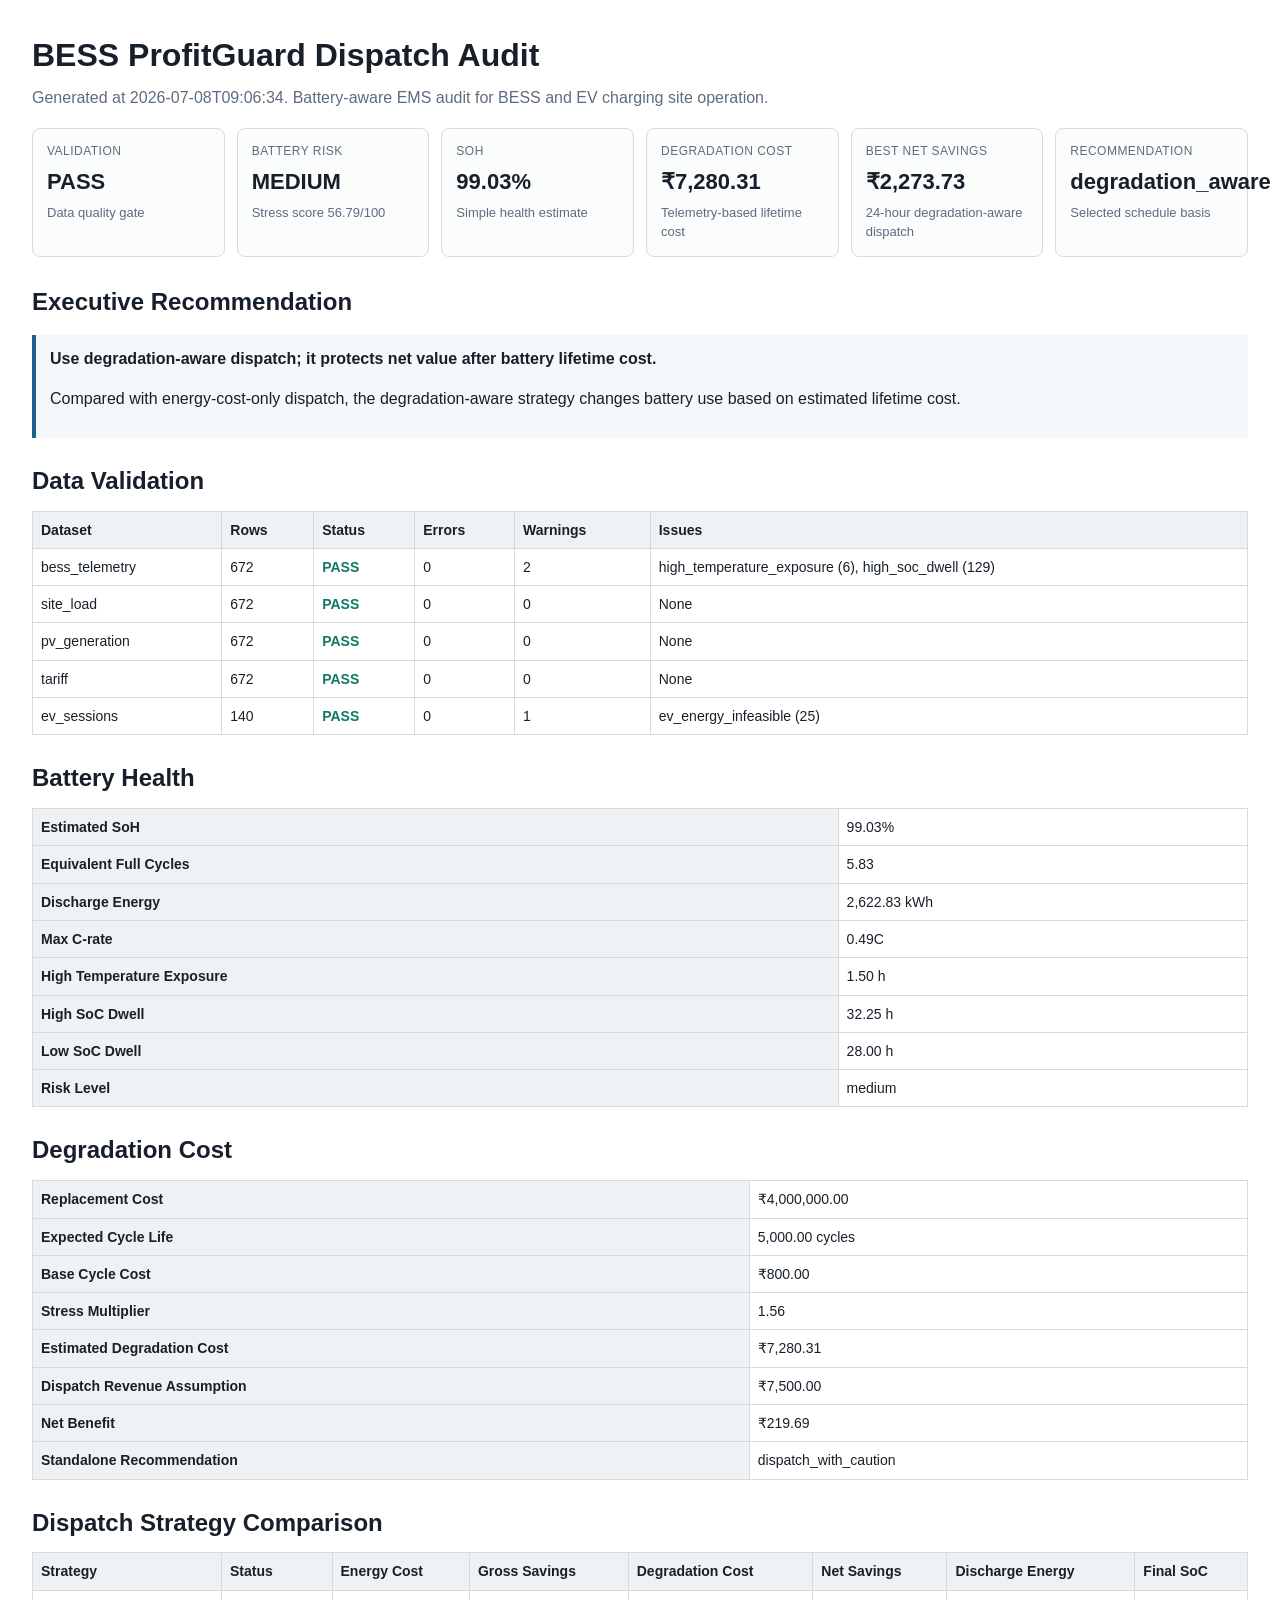
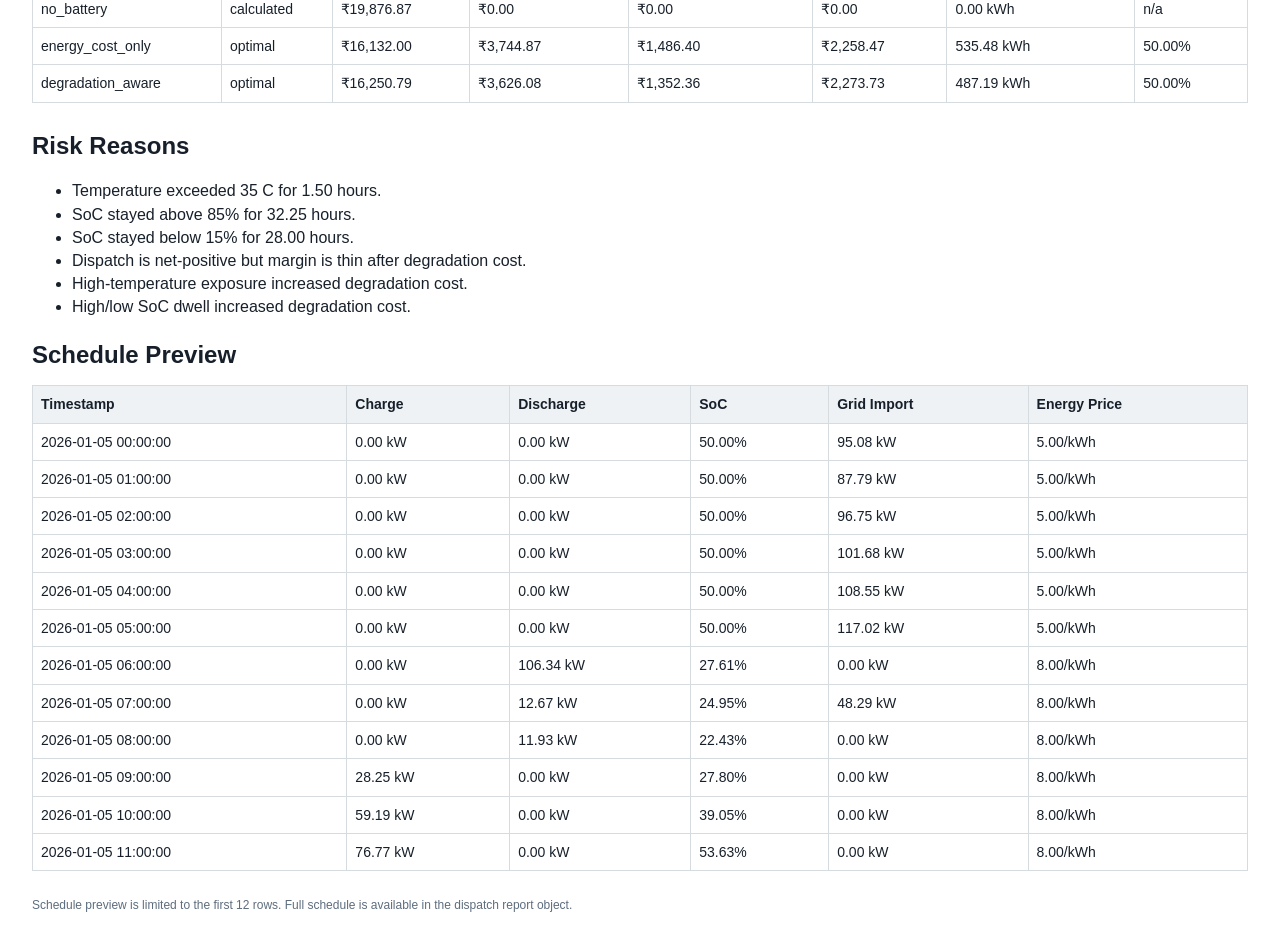
==== reports/bess_profitguard_report.html @ 499b47c2 "Build BESS ProfitGuard MVP" ====
<!doctype html>
<html lang="en">
<head>
  <meta charset="utf-8">
  <title>BESS ProfitGuard Dispatch Audit</title>
  <style>
    body { font-family: Arial, sans-serif; color: #17202a; margin: 32px; line-height: 1.45; }
    h1, h2 { margin-bottom: 8px; }
    .subtitle { color: #5d6d7e; margin-top: 0; }
    .grid { display: grid; grid-template-columns: repeat(auto-fit, minmax(190px, 1fr)); gap: 12px; margin: 18px 0 28px; }
    .card { border: 1px solid #d6dbdf; border-radius: 8px; padding: 14px; background: #fbfcfc; }
    .label { color: #5d6d7e; font-size: 12px; text-transform: uppercase; letter-spacing: .04em; }
    .value { font-size: 22px; font-weight: 700; margin: 6px 0; }
    .note { color: #5d6d7e; font-size: 13px; }
    table { border-collapse: collapse; width: 100%; margin: 12px 0 26px; font-size: 14px; }
    th, td { border: 1px solid #d6dbdf; padding: 8px; text-align: left; vertical-align: top; }
    th { background: #eef2f5; }
    .ok { color: #117a65; font-weight: 700; }
    .bad { color: #b03a2e; font-weight: 700; }
    .callout { border-left: 4px solid #1f618d; background: #f4f8fb; padding: 12px 14px; margin: 16px 0 26px; }
    .small { color: #5d6d7e; font-size: 12px; }
  </style>
</head>
<body>
  <h1>BESS ProfitGuard Dispatch Audit</h1>
  <p class="subtitle">Generated at 2026-07-08T09:06:34. Battery-aware EMS audit for BESS and EV charging site operation.</p>

  <div class="grid">
    <div class="card"><div class="label">Validation</div><div class="value">PASS</div><div class="note">Data quality gate</div></div>
<div class="card"><div class="label">Battery Risk</div><div class="value">MEDIUM</div><div class="note">Stress score 56.79/100</div></div>
<div class="card"><div class="label">SoH</div><div class="value">99.03%</div><div class="note">Simple health estimate</div></div>
<div class="card"><div class="label">Degradation Cost</div><div class="value">₹7,280.31</div><div class="note">Telemetry-based lifetime cost</div></div>
<div class="card"><div class="label">Best Net Savings</div><div class="value">₹2,273.73</div><div class="note">24-hour degradation-aware dispatch</div></div>
<div class="card"><div class="label">Recommendation</div><div class="value">degradation_aware</div><div class="note">Selected schedule basis</div></div>
  </div>

  <h2>Executive Recommendation</h2>
  <div class="callout">
    <strong>Use degradation-aware dispatch; it protects net value after battery lifetime cost.</strong>
    <p>Compared with energy-cost-only dispatch, the degradation-aware strategy changes battery use based on estimated lifetime cost.</p>
  </div>

  <h2>Data Validation</h2>
  <table>
    <thead><tr><th>Dataset</th><th>Rows</th><th>Status</th><th>Errors</th><th>Warnings</th><th>Issues</th></tr></thead>
    <tbody><tr><td>bess_telemetry</td><td>672</td><td class="ok">PASS</td><td>0</td><td>2</td><td>high_temperature_exposure (6), high_soc_dwell (129)</td></tr>
<tr><td>site_load</td><td>672</td><td class="ok">PASS</td><td>0</td><td>0</td><td>None</td></tr>
<tr><td>pv_generation</td><td>672</td><td class="ok">PASS</td><td>0</td><td>0</td><td>None</td></tr>
<tr><td>tariff</td><td>672</td><td class="ok">PASS</td><td>0</td><td>0</td><td>None</td></tr>
<tr><td>ev_sessions</td><td>140</td><td class="ok">PASS</td><td>0</td><td>1</td><td>ev_energy_infeasible (25)</td></tr></tbody>
  </table>

  <h2>Battery Health</h2>
  <table>
    <tbody>
      <tr><th>Estimated SoH</th><td>99.03%</td></tr>
      <tr><th>Equivalent Full Cycles</th><td>5.83</td></tr>
      <tr><th>Discharge Energy</th><td>2,622.83 kWh</td></tr>
      <tr><th>Max C-rate</th><td>0.49C</td></tr>
      <tr><th>High Temperature Exposure</th><td>1.50 h</td></tr>
      <tr><th>High SoC Dwell</th><td>32.25 h</td></tr>
      <tr><th>Low SoC Dwell</th><td>28.00 h</td></tr>
      <tr><th>Risk Level</th><td>medium</td></tr>
    </tbody>
  </table>

  <h2>Degradation Cost</h2>
  <table>
    <tbody>
      <tr><th>Replacement Cost</th><td>₹4,000,000.00</td></tr>
      <tr><th>Expected Cycle Life</th><td>5,000.00 cycles</td></tr>
      <tr><th>Base Cycle Cost</th><td>₹800.00</td></tr>
      <tr><th>Stress Multiplier</th><td>1.56</td></tr>
      <tr><th>Estimated Degradation Cost</th><td>₹7,280.31</td></tr>
      <tr><th>Dispatch Revenue Assumption</th><td>₹7,500.00</td></tr>
      <tr><th>Net Benefit</th><td>₹219.69</td></tr>
      <tr><th>Standalone Recommendation</th><td>dispatch_with_caution</td></tr>
    </tbody>
  </table>

  <h2>Dispatch Strategy Comparison</h2>
  <table>
    <thead>
      <tr><th>Strategy</th><th>Status</th><th>Energy Cost</th><th>Gross Savings</th><th>Degradation Cost</th><th>Net Savings</th><th>Discharge Energy</th><th>Final SoC</th></tr>
    </thead>
    <tbody>
      <tr><td>no_battery</td><td>calculated</td><td>₹19,876.87</td><td>₹0.00</td><td>₹0.00</td><td>₹0.00</td><td>0.00 kWh</td><td>n/a</td></tr>
      <tr><td>energy_cost_only</td><td>optimal</td><td>₹16,132.00</td><td>₹3,744.87</td><td>₹1,486.40</td><td>₹2,258.47</td><td>535.48 kWh</td><td>50.00%</td></tr>
      <tr><td>degradation_aware</td><td>optimal</td><td>₹16,250.79</td><td>₹3,626.08</td><td>₹1,352.36</td><td>₹2,273.73</td><td>487.19 kWh</td><td>50.00%</td></tr>
    </tbody>
  </table>

  <h2>Risk Reasons</h2>
  <ul><li>Temperature exceeded 35 C for 1.50 hours.</li><li>SoC stayed above 85% for 32.25 hours.</li><li>SoC stayed below 15% for 28.00 hours.</li><li>Dispatch is net-positive but margin is thin after degradation cost.</li><li>High-temperature exposure increased degradation cost.</li><li>High/low SoC dwell increased degradation cost.</li></ul>

  <h2>Schedule Preview</h2>
  <table>
    <thead><tr><th>Timestamp</th><th>Charge</th><th>Discharge</th><th>SoC</th><th>Grid Import</th><th>Energy Price</th></tr></thead>
    <tbody><tr><td>2026-01-05 00:00:00</td><td>0.00 kW</td><td>0.00 kW</td><td>50.00%</td><td>95.08 kW</td><td>5.00/kWh</td></tr>
<tr><td>2026-01-05 01:00:00</td><td>0.00 kW</td><td>0.00 kW</td><td>50.00%</td><td>87.79 kW</td><td>5.00/kWh</td></tr>
<tr><td>2026-01-05 02:00:00</td><td>0.00 kW</td><td>0.00 kW</td><td>50.00%</td><td>96.75 kW</td><td>5.00/kWh</td></tr>
<tr><td>2026-01-05 03:00:00</td><td>0.00 kW</td><td>0.00 kW</td><td>50.00%</td><td>101.68 kW</td><td>5.00/kWh</td></tr>
<tr><td>2026-01-05 04:00:00</td><td>0.00 kW</td><td>0.00 kW</td><td>50.00%</td><td>108.55 kW</td><td>5.00/kWh</td></tr>
<tr><td>2026-01-05 05:00:00</td><td>0.00 kW</td><td>0.00 kW</td><td>50.00%</td><td>117.02 kW</td><td>5.00/kWh</td></tr>
<tr><td>2026-01-05 06:00:00</td><td>0.00 kW</td><td>106.34 kW</td><td>27.61%</td><td>0.00 kW</td><td>8.00/kWh</td></tr>
<tr><td>2026-01-05 07:00:00</td><td>0.00 kW</td><td>12.67 kW</td><td>24.95%</td><td>48.29 kW</td><td>8.00/kWh</td></tr>
<tr><td>2026-01-05 08:00:00</td><td>0.00 kW</td><td>11.93 kW</td><td>22.43%</td><td>0.00 kW</td><td>8.00/kWh</td></tr>
<tr><td>2026-01-05 09:00:00</td><td>28.25 kW</td><td>0.00 kW</td><td>27.80%</td><td>0.00 kW</td><td>8.00/kWh</td></tr>
<tr><td>2026-01-05 10:00:00</td><td>59.19 kW</td><td>0.00 kW</td><td>39.05%</td><td>0.00 kW</td><td>8.00/kWh</td></tr>
<tr><td>2026-01-05 11:00:00</td><td>76.77 kW</td><td>0.00 kW</td><td>53.63%</td><td>0.00 kW</td><td>8.00/kWh</td></tr></tbody>
  </table>
  <p class="small">Schedule preview is limited to the first 12 rows. Full schedule is available in the dispatch report object.</p>
</body>
</html>
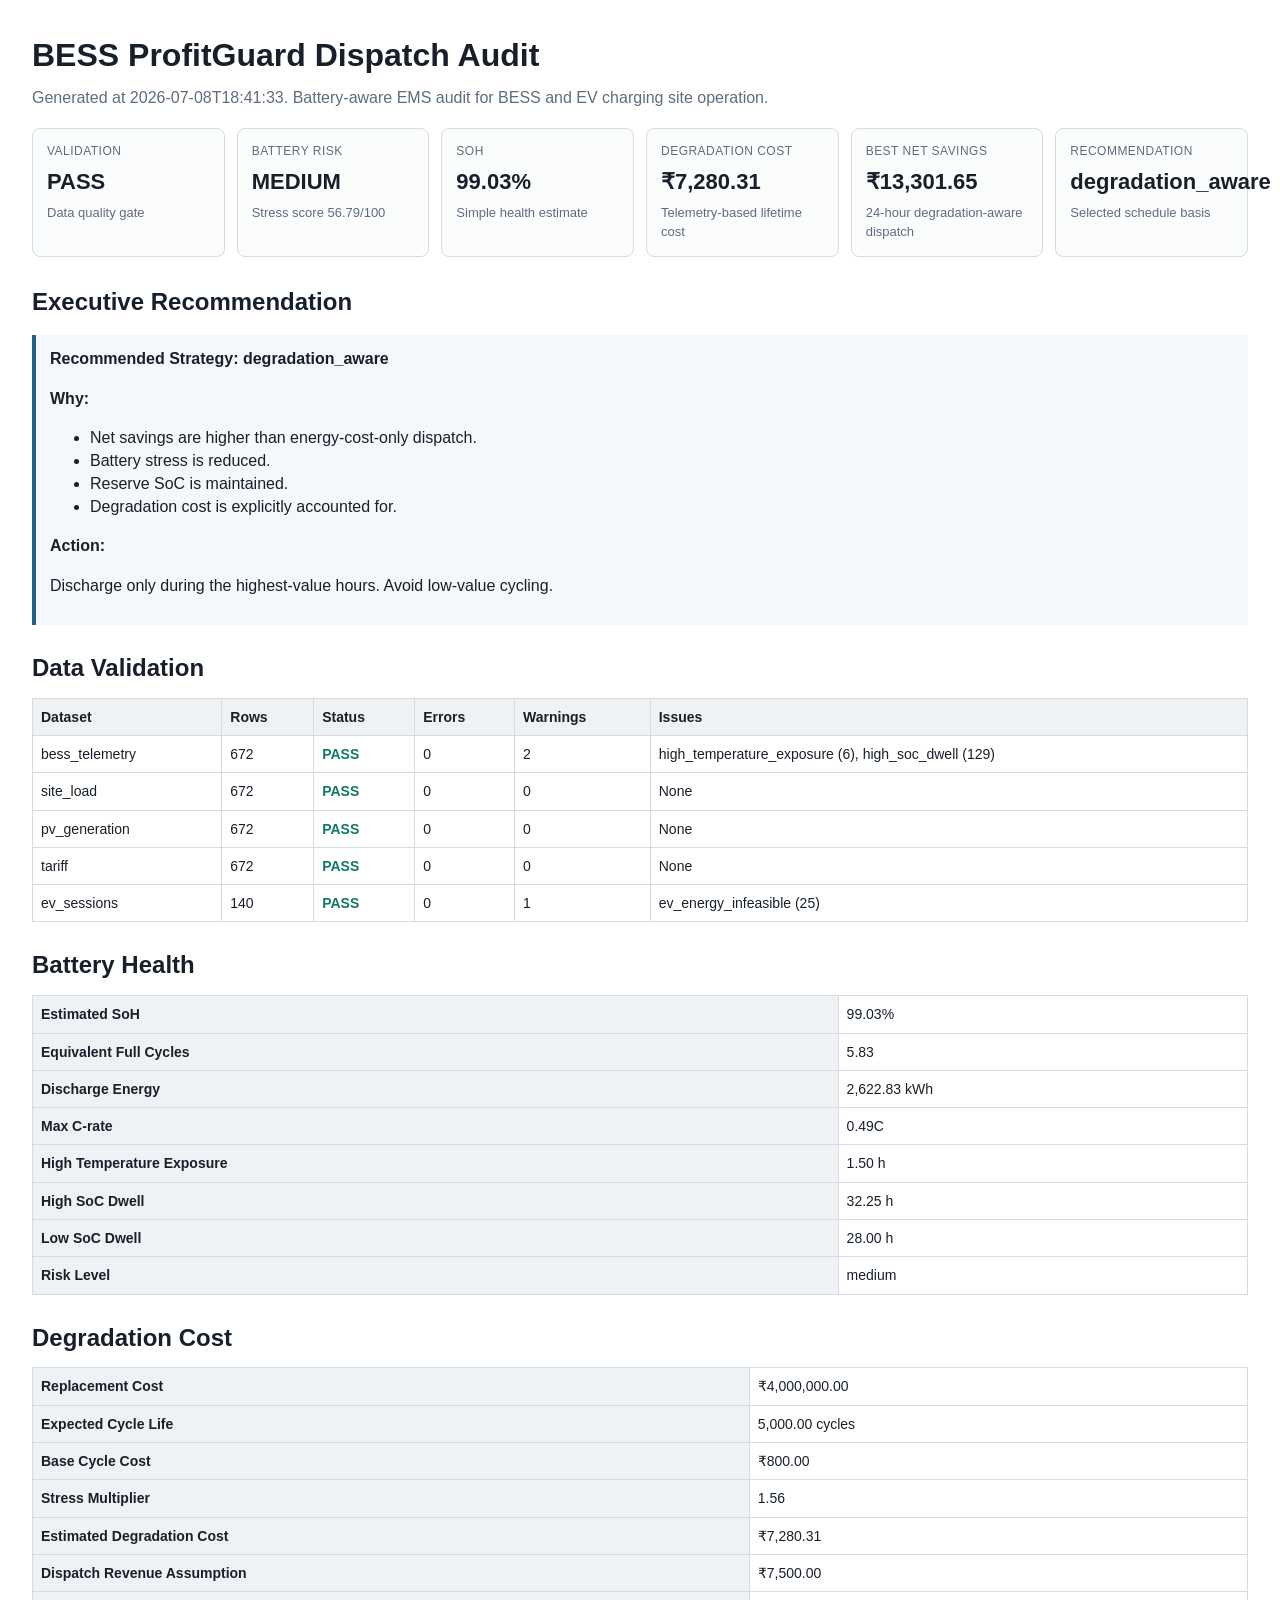
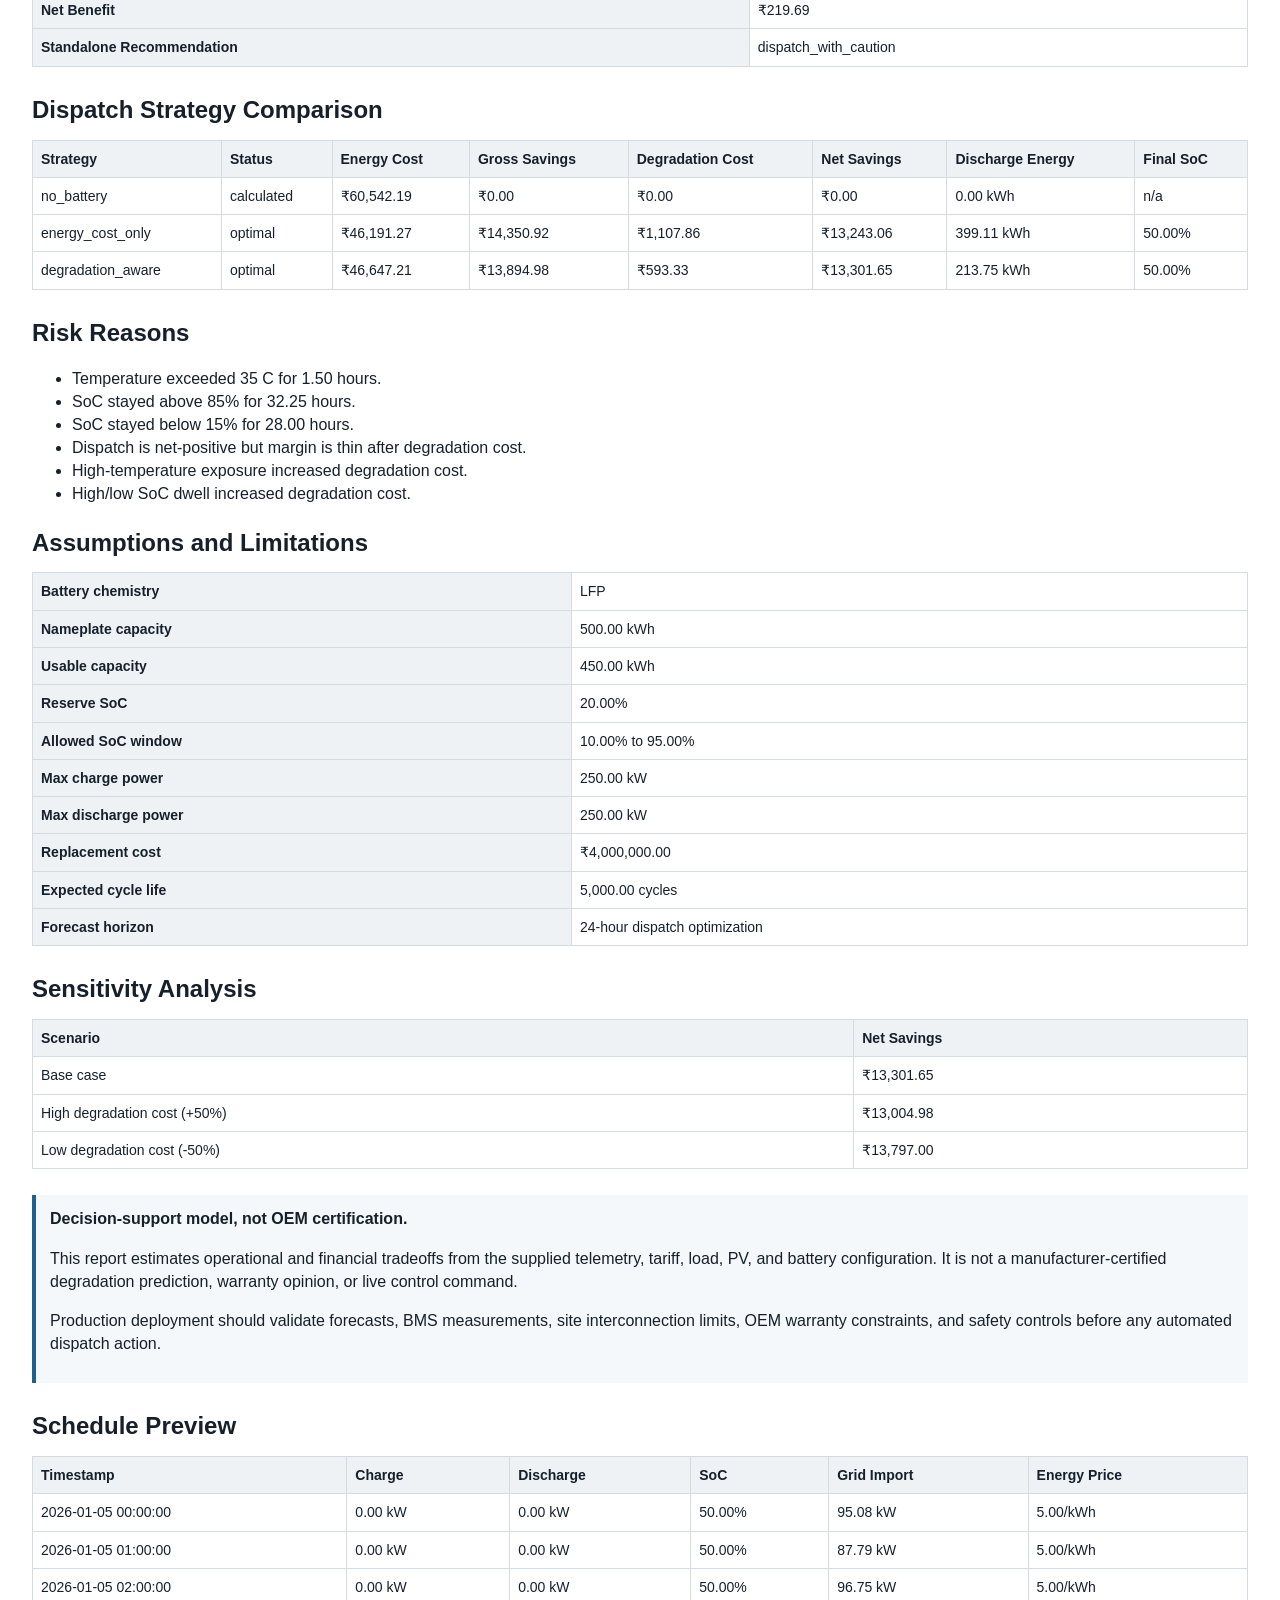
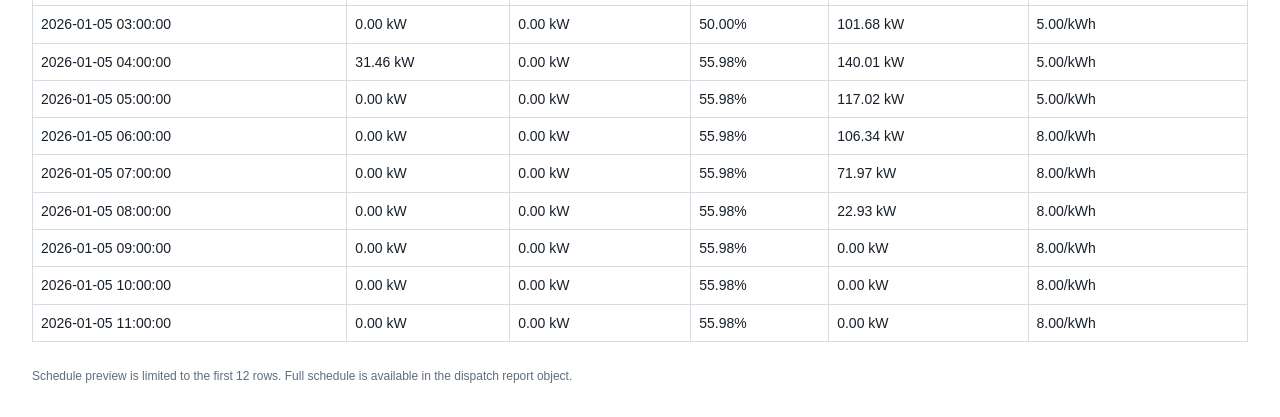
==== commit 6cc380b2: "Prepare v1 demo and report polish" ====
--- a/reports/bess_profitguard_report.html
+++ b/reports/bess_profitguard_report.html
@@ -23,21 +23,29 @@
 </head>
 <body>
   <h1>BESS ProfitGuard Dispatch Audit</h1>
-  <p class="subtitle">Generated at 2026-07-08T09:06:34. Battery-aware EMS audit for BESS and EV charging site operation.</p>
+  <p class="subtitle">Generated at 2026-07-08T18:41:33. Battery-aware EMS audit for BESS and EV charging site operation.</p>
 
   <div class="grid">
     <div class="card"><div class="label">Validation</div><div class="value">PASS</div><div class="note">Data quality gate</div></div>
 <div class="card"><div class="label">Battery Risk</div><div class="value">MEDIUM</div><div class="note">Stress score 56.79/100</div></div>
 <div class="card"><div class="label">SoH</div><div class="value">99.03%</div><div class="note">Simple health estimate</div></div>
 <div class="card"><div class="label">Degradation Cost</div><div class="value">₹7,280.31</div><div class="note">Telemetry-based lifetime cost</div></div>
-<div class="card"><div class="label">Best Net Savings</div><div class="value">₹2,273.73</div><div class="note">24-hour degradation-aware dispatch</div></div>
+<div class="card"><div class="label">Best Net Savings</div><div class="value">₹13,301.65</div><div class="note">24-hour degradation-aware dispatch</div></div>
 <div class="card"><div class="label">Recommendation</div><div class="value">degradation_aware</div><div class="note">Selected schedule basis</div></div>
   </div>
 
   <h2>Executive Recommendation</h2>
   <div class="callout">
-    <strong>Use degradation-aware dispatch; it protects net value after battery lifetime cost.</strong>
-    <p>Compared with energy-cost-only dispatch, the degradation-aware strategy changes battery use based on estimated lifetime cost.</p>
+    <strong>Recommended Strategy: degradation_aware</strong>
+    <p><strong>Why:</strong></p>
+    <ul>
+      <li>Net savings are higher than energy-cost-only dispatch.</li>
+      <li>Battery stress is reduced.</li>
+      <li>Reserve SoC is maintained.</li>
+      <li>Degradation cost is explicitly accounted for.</li>
+    </ul>
+    <p><strong>Action:</strong></p>
+    <p>Discharge only during the highest-value hours. Avoid low-value cycling.</p>
   </div>
 
   <h2>Data Validation</h2>
@@ -84,14 +92,41 @@
       <tr><th>Strategy</th><th>Status</th><th>Energy Cost</th><th>Gross Savings</th><th>Degradation Cost</th><th>Net Savings</th><th>Discharge Energy</th><th>Final SoC</th></tr>
     </thead>
     <tbody>
-      <tr><td>no_battery</td><td>calculated</td><td>₹19,876.87</td><td>₹0.00</td><td>₹0.00</td><td>₹0.00</td><td>0.00 kWh</td><td>n/a</td></tr>
-      <tr><td>energy_cost_only</td><td>optimal</td><td>₹16,132.00</td><td>₹3,744.87</td><td>₹1,486.40</td><td>₹2,258.47</td><td>535.48 kWh</td><td>50.00%</td></tr>
-      <tr><td>degradation_aware</td><td>optimal</td><td>₹16,250.79</td><td>₹3,626.08</td><td>₹1,352.36</td><td>₹2,273.73</td><td>487.19 kWh</td><td>50.00%</td></tr>
+      <tr><td>no_battery</td><td>calculated</td><td>₹60,542.19</td><td>₹0.00</td><td>₹0.00</td><td>₹0.00</td><td>0.00 kWh</td><td>n/a</td></tr>
+      <tr><td>energy_cost_only</td><td>optimal</td><td>₹46,191.27</td><td>₹14,350.92</td><td>₹1,107.86</td><td>₹13,243.06</td><td>399.11 kWh</td><td>50.00%</td></tr>
+      <tr><td>degradation_aware</td><td>optimal</td><td>₹46,647.21</td><td>₹13,894.98</td><td>₹593.33</td><td>₹13,301.65</td><td>213.75 kWh</td><td>50.00%</td></tr>
     </tbody>
   </table>
 
   <h2>Risk Reasons</h2>
   <ul><li>Temperature exceeded 35 C for 1.50 hours.</li><li>SoC stayed above 85% for 32.25 hours.</li><li>SoC stayed below 15% for 28.00 hours.</li><li>Dispatch is net-positive but margin is thin after degradation cost.</li><li>High-temperature exposure increased degradation cost.</li><li>High/low SoC dwell increased degradation cost.</li></ul>
+
+  <h2>Assumptions and Limitations</h2>
+  <table>
+    <tbody><tr><th>Battery chemistry</th><td>LFP</td></tr>
+<tr><th>Nameplate capacity</th><td>500.00 kWh</td></tr>
+<tr><th>Usable capacity</th><td>450.00 kWh</td></tr>
+<tr><th>Reserve SoC</th><td>20.00%</td></tr>
+<tr><th>Allowed SoC window</th><td>10.00% to 95.00%</td></tr>
+<tr><th>Max charge power</th><td>250.00 kW</td></tr>
+<tr><th>Max discharge power</th><td>250.00 kW</td></tr>
+<tr><th>Replacement cost</th><td>₹4,000,000.00</td></tr>
+<tr><th>Expected cycle life</th><td>5,000.00 cycles</td></tr>
+<tr><th>Forecast horizon</th><td>24-hour dispatch optimization</td></tr></tbody>
+  </table>
+
+  <h2>Sensitivity Analysis</h2>
+  <table>
+    <thead><tr><th>Scenario</th><th>Net Savings</th></tr></thead>
+    <tbody>
+      <tr><td>Base case</td><td>₹13,301.65</td></tr><tr><td>High degradation cost (+50%)</td><td>₹13,004.98</td></tr><tr><td>Low degradation cost (-50%)</td><td>₹13,797.00</td></tr>
+    </tbody>
+  </table>
+  <div class="callout">
+    <strong>Decision-support model, not OEM certification.</strong>
+    <p>This report estimates operational and financial tradeoffs from the supplied telemetry, tariff, load, PV, and battery configuration. It is not a manufacturer-certified degradation prediction, warranty opinion, or live control command.</p>
+    <p>Production deployment should validate forecasts, BMS measurements, site interconnection limits, OEM warranty constraints, and safety controls before any automated dispatch action.</p>
+  </div>
 
   <h2>Schedule Preview</h2>
   <table>
@@ -100,14 +135,14 @@
 <tr><td>2026-01-05 01:00:00</td><td>0.00 kW</td><td>0.00 kW</td><td>50.00%</td><td>87.79 kW</td><td>5.00/kWh</td></tr>
 <tr><td>2026-01-05 02:00:00</td><td>0.00 kW</td><td>0.00 kW</td><td>50.00%</td><td>96.75 kW</td><td>5.00/kWh</td></tr>
 <tr><td>2026-01-05 03:00:00</td><td>0.00 kW</td><td>0.00 kW</td><td>50.00%</td><td>101.68 kW</td><td>5.00/kWh</td></tr>
-<tr><td>2026-01-05 04:00:00</td><td>0.00 kW</td><td>0.00 kW</td><td>50.00%</td><td>108.55 kW</td><td>5.00/kWh</td></tr>
-<tr><td>2026-01-05 05:00:00</td><td>0.00 kW</td><td>0.00 kW</td><td>50.00%</td><td>117.02 kW</td><td>5.00/kWh</td></tr>
-<tr><td>2026-01-05 06:00:00</td><td>0.00 kW</td><td>106.34 kW</td><td>27.61%</td><td>0.00 kW</td><td>8.00/kWh</td></tr>
-<tr><td>2026-01-05 07:00:00</td><td>0.00 kW</td><td>12.67 kW</td><td>24.95%</td><td>48.29 kW</td><td>8.00/kWh</td></tr>
-<tr><td>2026-01-05 08:00:00</td><td>0.00 kW</td><td>11.93 kW</td><td>22.43%</td><td>0.00 kW</td><td>8.00/kWh</td></tr>
-<tr><td>2026-01-05 09:00:00</td><td>28.25 kW</td><td>0.00 kW</td><td>27.80%</td><td>0.00 kW</td><td>8.00/kWh</td></tr>
-<tr><td>2026-01-05 10:00:00</td><td>59.19 kW</td><td>0.00 kW</td><td>39.05%</td><td>0.00 kW</td><td>8.00/kWh</td></tr>
-<tr><td>2026-01-05 11:00:00</td><td>76.77 kW</td><td>0.00 kW</td><td>53.63%</td><td>0.00 kW</td><td>8.00/kWh</td></tr></tbody>
+<tr><td>2026-01-05 04:00:00</td><td>31.46 kW</td><td>0.00 kW</td><td>55.98%</td><td>140.01 kW</td><td>5.00/kWh</td></tr>
+<tr><td>2026-01-05 05:00:00</td><td>0.00 kW</td><td>0.00 kW</td><td>55.98%</td><td>117.02 kW</td><td>5.00/kWh</td></tr>
+<tr><td>2026-01-05 06:00:00</td><td>0.00 kW</td><td>0.00 kW</td><td>55.98%</td><td>106.34 kW</td><td>8.00/kWh</td></tr>
+<tr><td>2026-01-05 07:00:00</td><td>0.00 kW</td><td>0.00 kW</td><td>55.98%</td><td>71.97 kW</td><td>8.00/kWh</td></tr>
+<tr><td>2026-01-05 08:00:00</td><td>0.00 kW</td><td>0.00 kW</td><td>55.98%</td><td>22.93 kW</td><td>8.00/kWh</td></tr>
+<tr><td>2026-01-05 09:00:00</td><td>0.00 kW</td><td>0.00 kW</td><td>55.98%</td><td>0.00 kW</td><td>8.00/kWh</td></tr>
+<tr><td>2026-01-05 10:00:00</td><td>0.00 kW</td><td>0.00 kW</td><td>55.98%</td><td>0.00 kW</td><td>8.00/kWh</td></tr>
+<tr><td>2026-01-05 11:00:00</td><td>0.00 kW</td><td>0.00 kW</td><td>55.98%</td><td>0.00 kW</td><td>8.00/kWh</td></tr></tbody>
   </table>
   <p class="small">Schedule preview is limited to the first 12 rows. Full schedule is available in the dispatch report object.</p>
 </body>
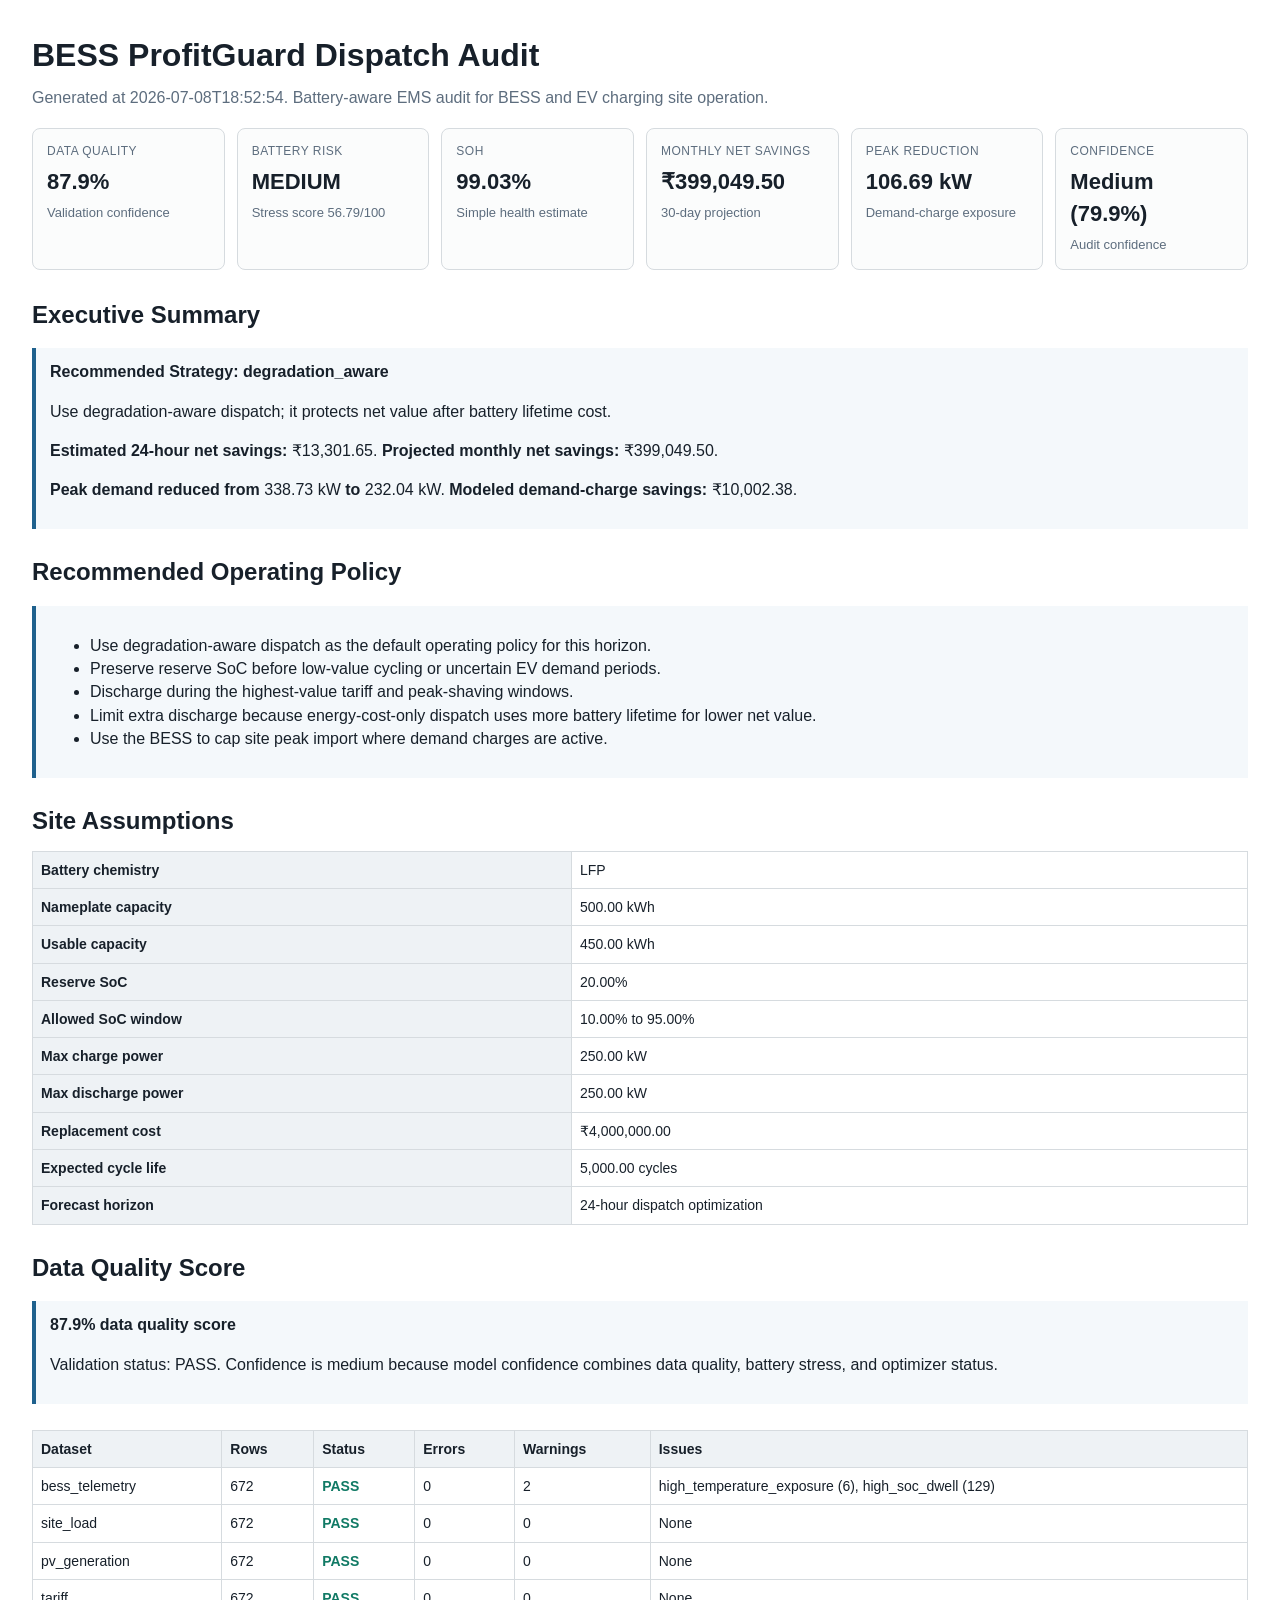
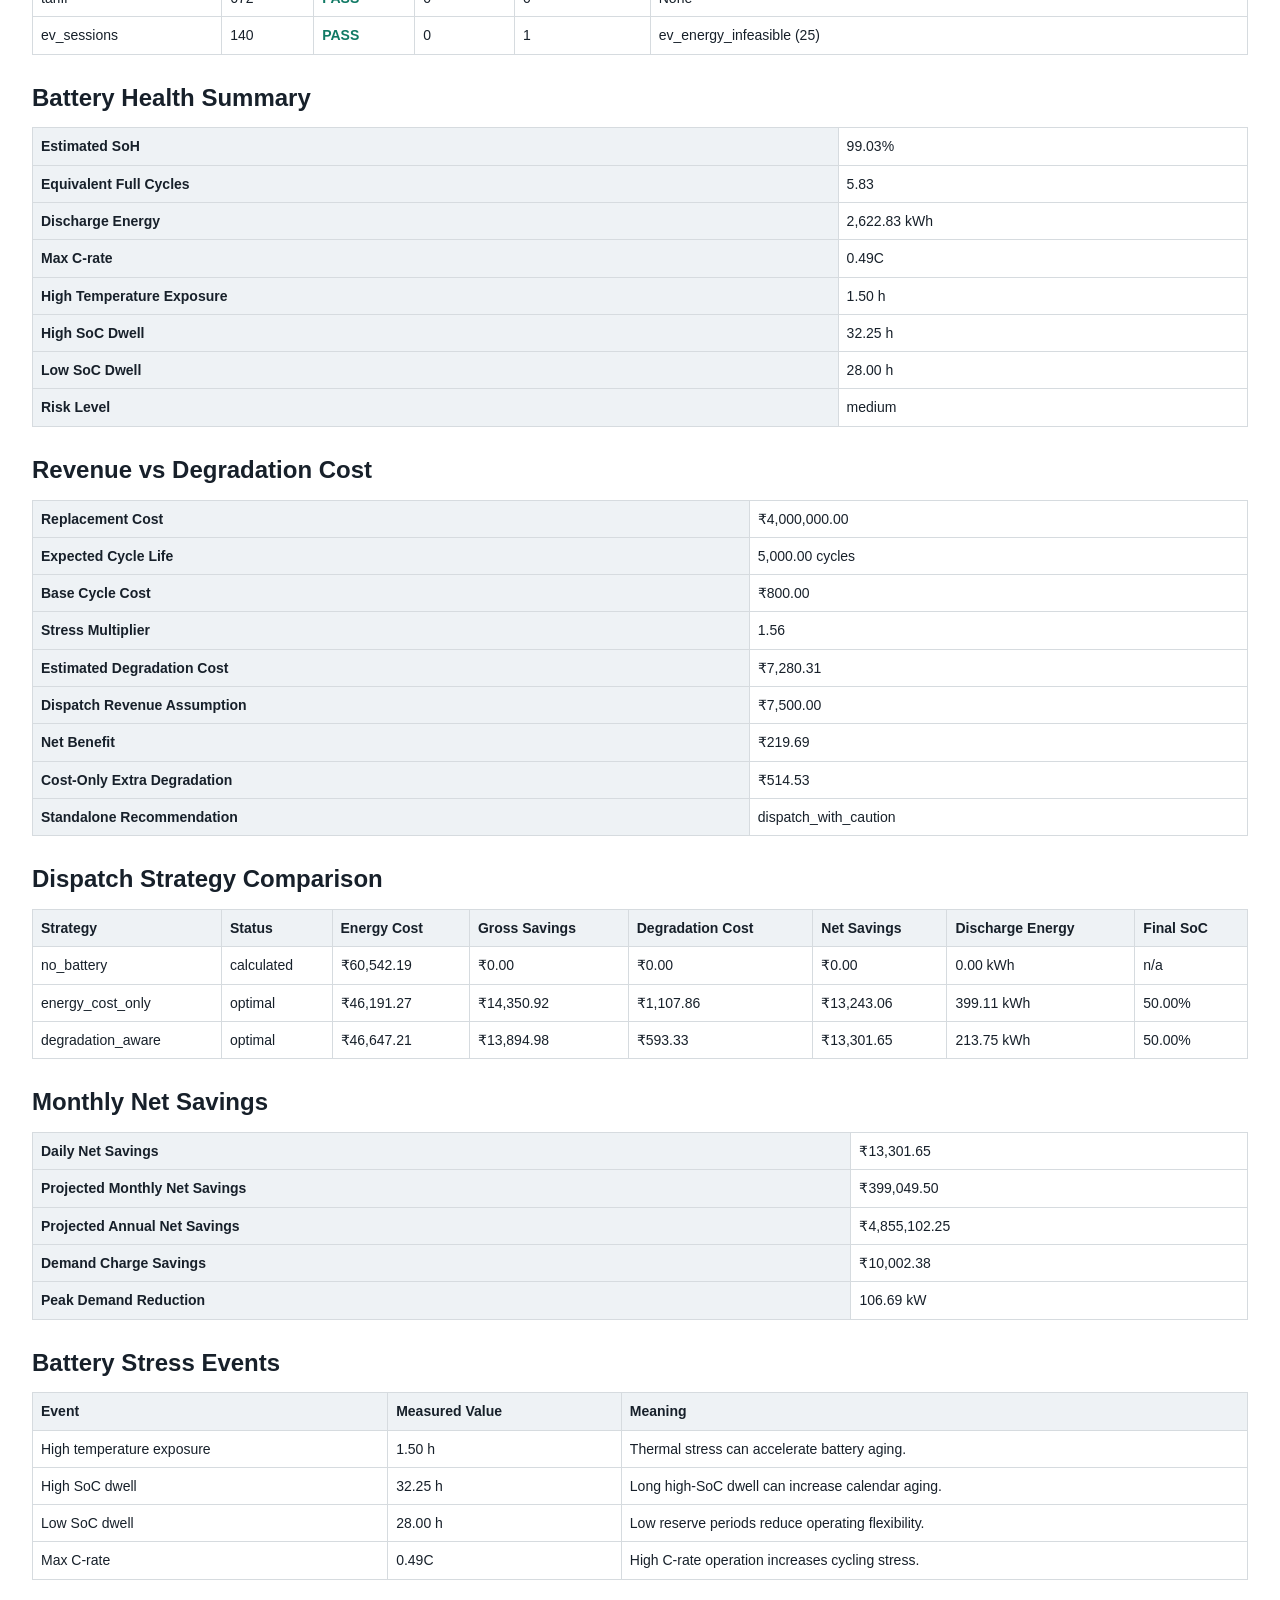
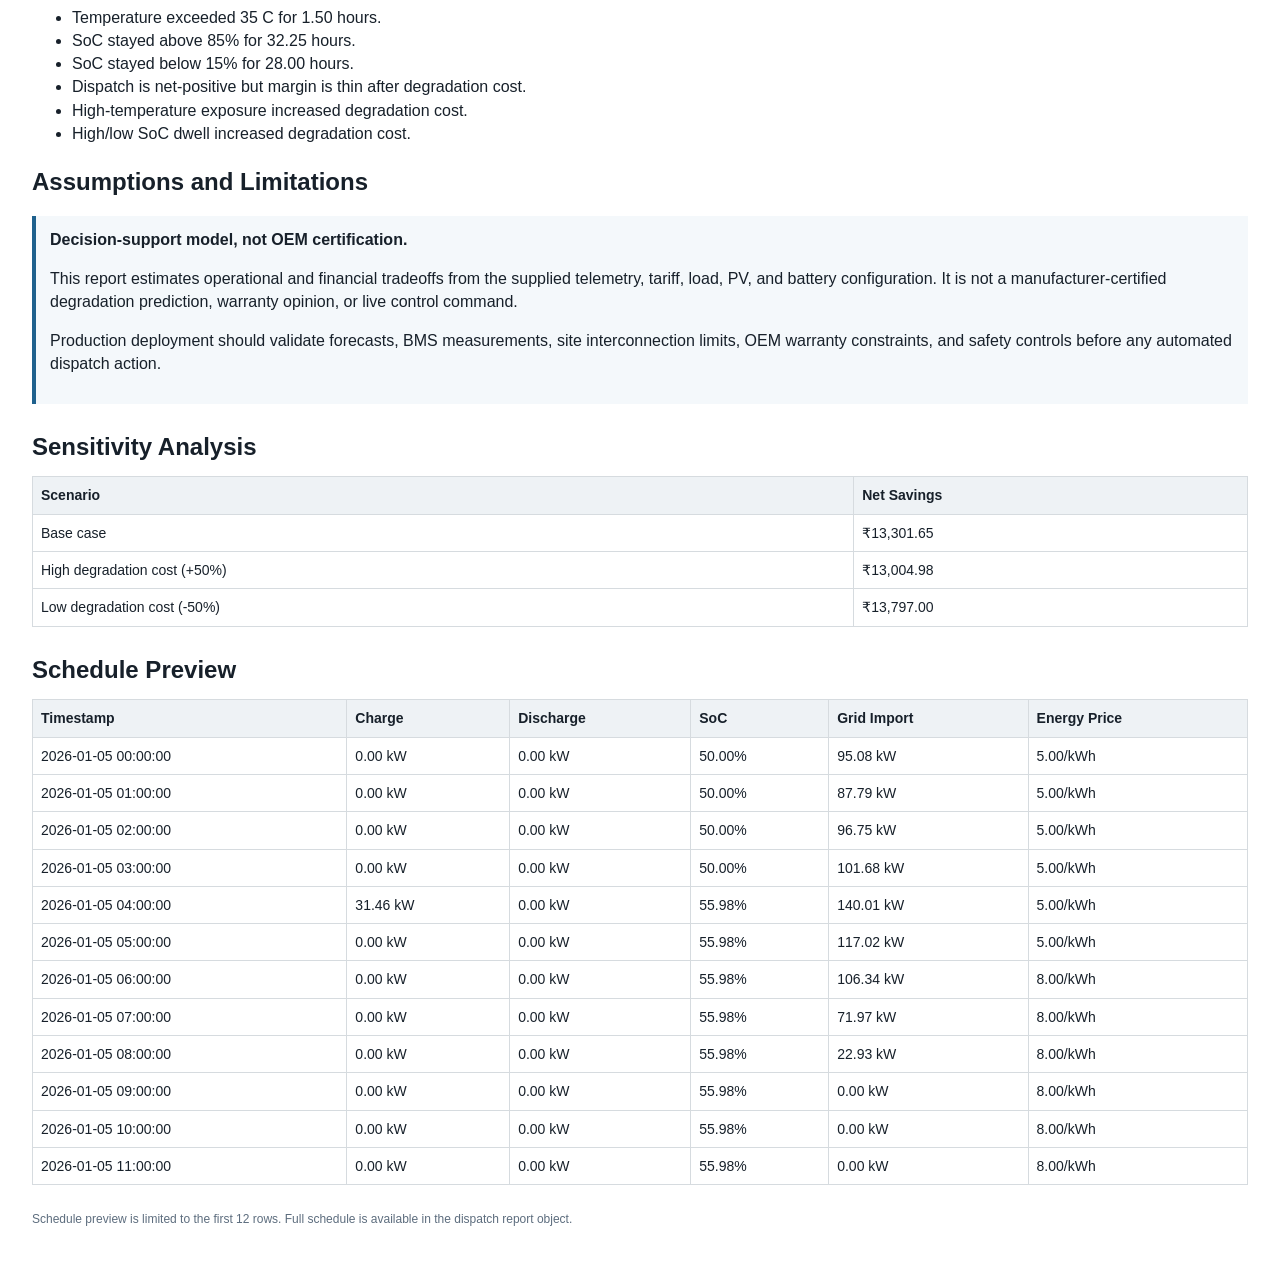
==== commit 727858ed: "Upgrade commercial audit report metrics" ====
--- a/reports/bess_profitguard_report.html
+++ b/reports/bess_profitguard_report.html
@@ -23,32 +23,51 @@
 </head>
 <body>
   <h1>BESS ProfitGuard Dispatch Audit</h1>
-  <p class="subtitle">Generated at 2026-07-08T18:41:33. Battery-aware EMS audit for BESS and EV charging site operation.</p>
+  <p class="subtitle">Generated at 2026-07-08T18:52:54. Battery-aware EMS audit for BESS and EV charging site operation.</p>
 
   <div class="grid">
-    <div class="card"><div class="label">Validation</div><div class="value">PASS</div><div class="note">Data quality gate</div></div>
+    <div class="card"><div class="label">Data Quality</div><div class="value">87.9%</div><div class="note">Validation confidence</div></div>
 <div class="card"><div class="label">Battery Risk</div><div class="value">MEDIUM</div><div class="note">Stress score 56.79/100</div></div>
 <div class="card"><div class="label">SoH</div><div class="value">99.03%</div><div class="note">Simple health estimate</div></div>
-<div class="card"><div class="label">Degradation Cost</div><div class="value">₹7,280.31</div><div class="note">Telemetry-based lifetime cost</div></div>
-<div class="card"><div class="label">Best Net Savings</div><div class="value">₹13,301.65</div><div class="note">24-hour degradation-aware dispatch</div></div>
-<div class="card"><div class="label">Recommendation</div><div class="value">degradation_aware</div><div class="note">Selected schedule basis</div></div>
+<div class="card"><div class="label">Monthly Net Savings</div><div class="value">₹399,049.50</div><div class="note">30-day projection</div></div>
+<div class="card"><div class="label">Peak Reduction</div><div class="value">106.69 kW</div><div class="note">Demand-charge exposure</div></div>
+<div class="card"><div class="label">Confidence</div><div class="value">Medium (79.9%)</div><div class="note">Audit confidence</div></div>
   </div>
 
-  <h2>Executive Recommendation</h2>
+  <h2>Executive Summary</h2>
   <div class="callout">
     <strong>Recommended Strategy: degradation_aware</strong>
-    <p><strong>Why:</strong></p>
-    <ul>
-      <li>Net savings are higher than energy-cost-only dispatch.</li>
-      <li>Battery stress is reduced.</li>
-      <li>Reserve SoC is maintained.</li>
-      <li>Degradation cost is explicitly accounted for.</li>
-    </ul>
-    <p><strong>Action:</strong></p>
-    <p>Discharge only during the highest-value hours. Avoid low-value cycling.</p>
+    <p>Use degradation-aware dispatch; it protects net value after battery lifetime cost.</p>
+    <p><strong>Estimated 24-hour net savings:</strong> ₹13,301.65. <strong>Projected monthly net savings:</strong> ₹399,049.50.</p>
+    <p><strong>Peak demand reduced from</strong> 338.73 kW <strong>to</strong> 232.04 kW. <strong>Modeled demand-charge savings:</strong> ₹10,002.38.</p>
   </div>
 
-  <h2>Data Validation</h2>
+  <h2>Recommended Operating Policy</h2>
+  <div class="callout">
+    <ul>
+      <li>Use degradation-aware dispatch as the default operating policy for this horizon.</li><li>Preserve reserve SoC before low-value cycling or uncertain EV demand periods.</li><li>Discharge during the highest-value tariff and peak-shaving windows.</li><li>Limit extra discharge because energy-cost-only dispatch uses more battery lifetime for lower net value.</li><li>Use the BESS to cap site peak import where demand charges are active.</li>
+    </ul>
+  </div>
+
+  <h2>Site Assumptions</h2>
+  <table>
+    <tbody><tr><th>Battery chemistry</th><td>LFP</td></tr>
+<tr><th>Nameplate capacity</th><td>500.00 kWh</td></tr>
+<tr><th>Usable capacity</th><td>450.00 kWh</td></tr>
+<tr><th>Reserve SoC</th><td>20.00%</td></tr>
+<tr><th>Allowed SoC window</th><td>10.00% to 95.00%</td></tr>
+<tr><th>Max charge power</th><td>250.00 kW</td></tr>
+<tr><th>Max discharge power</th><td>250.00 kW</td></tr>
+<tr><th>Replacement cost</th><td>₹4,000,000.00</td></tr>
+<tr><th>Expected cycle life</th><td>5,000.00 cycles</td></tr>
+<tr><th>Forecast horizon</th><td>24-hour dispatch optimization</td></tr></tbody>
+  </table>
+
+  <h2>Data Quality Score</h2>
+  <div class="callout">
+    <strong>87.9% data quality score</strong>
+    <p>Validation status: PASS. Confidence is medium because model confidence combines data quality, battery stress, and optimizer status.</p>
+  </div>
   <table>
     <thead><tr><th>Dataset</th><th>Rows</th><th>Status</th><th>Errors</th><th>Warnings</th><th>Issues</th></tr></thead>
     <tbody><tr><td>bess_telemetry</td><td>672</td><td class="ok">PASS</td><td>0</td><td>2</td><td>high_temperature_exposure (6), high_soc_dwell (129)</td></tr>
@@ -58,7 +77,7 @@
 <tr><td>ev_sessions</td><td>140</td><td class="ok">PASS</td><td>0</td><td>1</td><td>ev_energy_infeasible (25)</td></tr></tbody>
   </table>
 
-  <h2>Battery Health</h2>
+  <h2>Battery Health Summary</h2>
   <table>
     <tbody>
       <tr><th>Estimated SoH</th><td>99.03%</td></tr>
@@ -72,7 +91,7 @@
     </tbody>
   </table>
 
-  <h2>Degradation Cost</h2>
+  <h2>Revenue vs Degradation Cost</h2>
   <table>
     <tbody>
       <tr><th>Replacement Cost</th><td>₹4,000,000.00</td></tr>
@@ -82,6 +101,7 @@
       <tr><th>Estimated Degradation Cost</th><td>₹7,280.31</td></tr>
       <tr><th>Dispatch Revenue Assumption</th><td>₹7,500.00</td></tr>
       <tr><th>Net Benefit</th><td>₹219.69</td></tr>
+      <tr><th>Cost-Only Extra Degradation</th><td>₹514.53</td></tr>
       <tr><th>Standalone Recommendation</th><td>dispatch_with_caution</td></tr>
     </tbody>
   </table>
@@ -98,22 +118,33 @@
     </tbody>
   </table>
 
-  <h2>Risk Reasons</h2>
+  <h2>Monthly Net Savings</h2>
+  <table>
+    <tbody>
+      <tr><th>Daily Net Savings</th><td>₹13,301.65</td></tr>
+      <tr><th>Projected Monthly Net Savings</th><td>₹399,049.50</td></tr>
+      <tr><th>Projected Annual Net Savings</th><td>₹4,855,102.25</td></tr>
+      <tr><th>Demand Charge Savings</th><td>₹10,002.38</td></tr>
+      <tr><th>Peak Demand Reduction</th><td>106.69 kW</td></tr>
+    </tbody>
+  </table>
+
+  <h2>Battery Stress Events</h2>
+  <table>
+    <thead><tr><th>Event</th><th>Measured Value</th><th>Meaning</th></tr></thead>
+    <tbody><tr><td>High temperature exposure</td><td>1.50 h</td><td>Thermal stress can accelerate battery aging.</td></tr>
+<tr><td>High SoC dwell</td><td>32.25 h</td><td>Long high-SoC dwell can increase calendar aging.</td></tr>
+<tr><td>Low SoC dwell</td><td>28.00 h</td><td>Low reserve periods reduce operating flexibility.</td></tr>
+<tr><td>Max C-rate</td><td>0.49C</td><td>High C-rate operation increases cycling stress.</td></tr></tbody>
+  </table>
   <ul><li>Temperature exceeded 35 C for 1.50 hours.</li><li>SoC stayed above 85% for 32.25 hours.</li><li>SoC stayed below 15% for 28.00 hours.</li><li>Dispatch is net-positive but margin is thin after degradation cost.</li><li>High-temperature exposure increased degradation cost.</li><li>High/low SoC dwell increased degradation cost.</li></ul>
 
   <h2>Assumptions and Limitations</h2>
-  <table>
-    <tbody><tr><th>Battery chemistry</th><td>LFP</td></tr>
-<tr><th>Nameplate capacity</th><td>500.00 kWh</td></tr>
-<tr><th>Usable capacity</th><td>450.00 kWh</td></tr>
-<tr><th>Reserve SoC</th><td>20.00%</td></tr>
-<tr><th>Allowed SoC window</th><td>10.00% to 95.00%</td></tr>
-<tr><th>Max charge power</th><td>250.00 kW</td></tr>
-<tr><th>Max discharge power</th><td>250.00 kW</td></tr>
-<tr><th>Replacement cost</th><td>₹4,000,000.00</td></tr>
-<tr><th>Expected cycle life</th><td>5,000.00 cycles</td></tr>
-<tr><th>Forecast horizon</th><td>24-hour dispatch optimization</td></tr></tbody>
-  </table>
+  <div class="callout">
+    <strong>Decision-support model, not OEM certification.</strong>
+    <p>This report estimates operational and financial tradeoffs from the supplied telemetry, tariff, load, PV, and battery configuration. It is not a manufacturer-certified degradation prediction, warranty opinion, or live control command.</p>
+    <p>Production deployment should validate forecasts, BMS measurements, site interconnection limits, OEM warranty constraints, and safety controls before any automated dispatch action.</p>
+  </div>
 
   <h2>Sensitivity Analysis</h2>
   <table>
@@ -122,11 +153,6 @@
       <tr><td>Base case</td><td>₹13,301.65</td></tr><tr><td>High degradation cost (+50%)</td><td>₹13,004.98</td></tr><tr><td>Low degradation cost (-50%)</td><td>₹13,797.00</td></tr>
     </tbody>
   </table>
-  <div class="callout">
-    <strong>Decision-support model, not OEM certification.</strong>
-    <p>This report estimates operational and financial tradeoffs from the supplied telemetry, tariff, load, PV, and battery configuration. It is not a manufacturer-certified degradation prediction, warranty opinion, or live control command.</p>
-    <p>Production deployment should validate forecasts, BMS measurements, site interconnection limits, OEM warranty constraints, and safety controls before any automated dispatch action.</p>
-  </div>
 
   <h2>Schedule Preview</h2>
   <table>
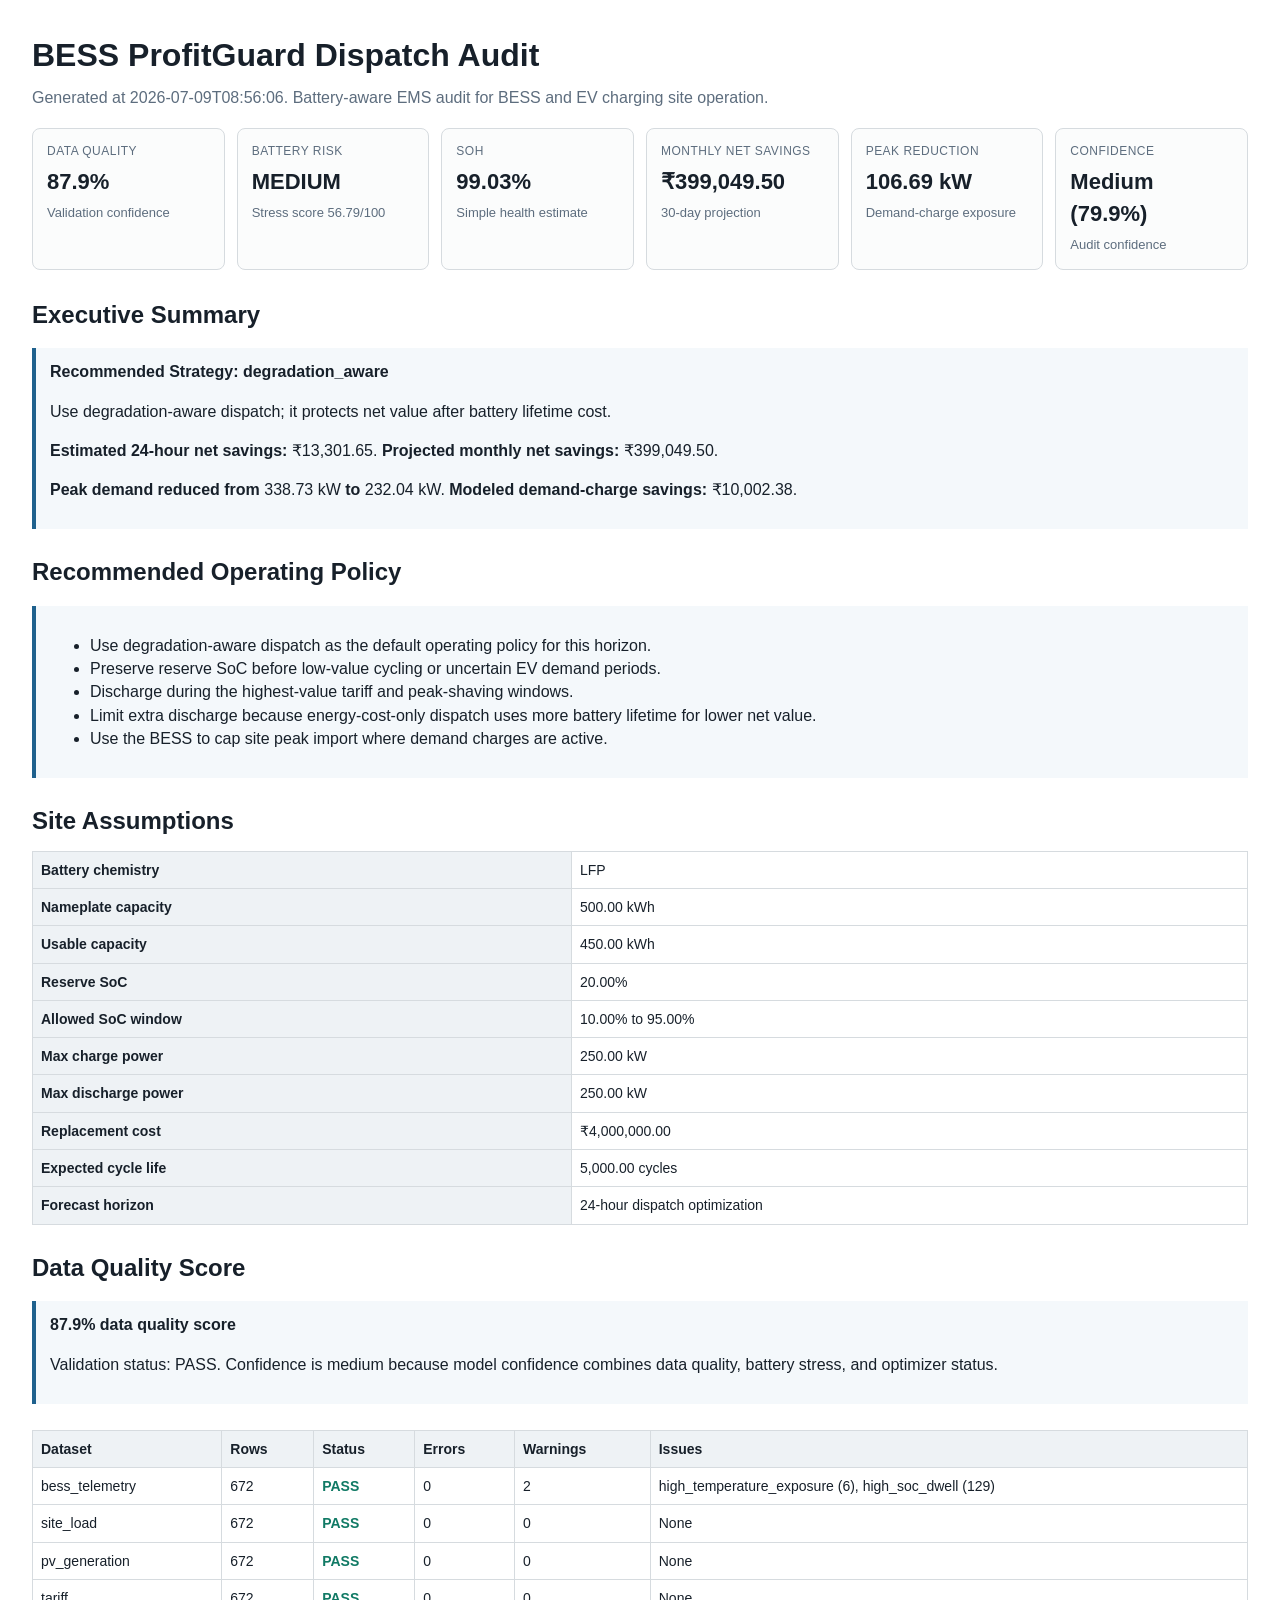
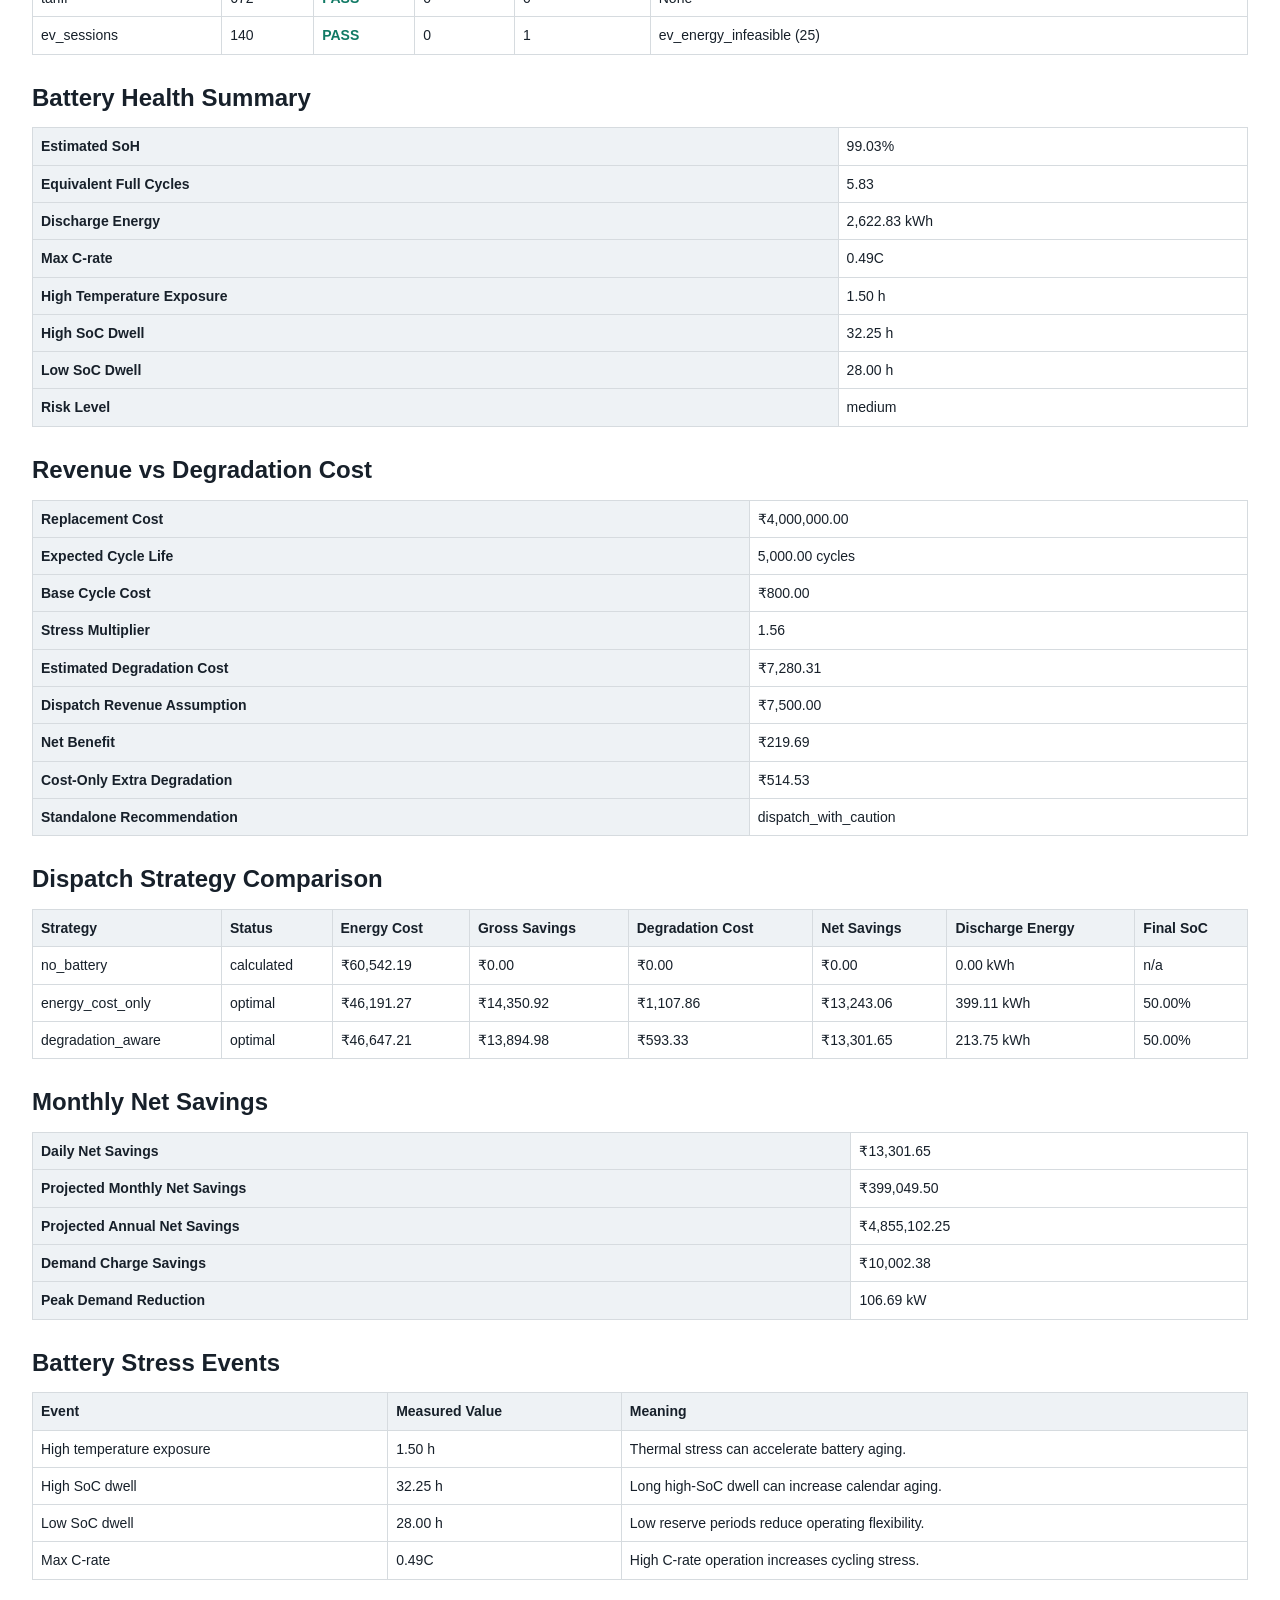
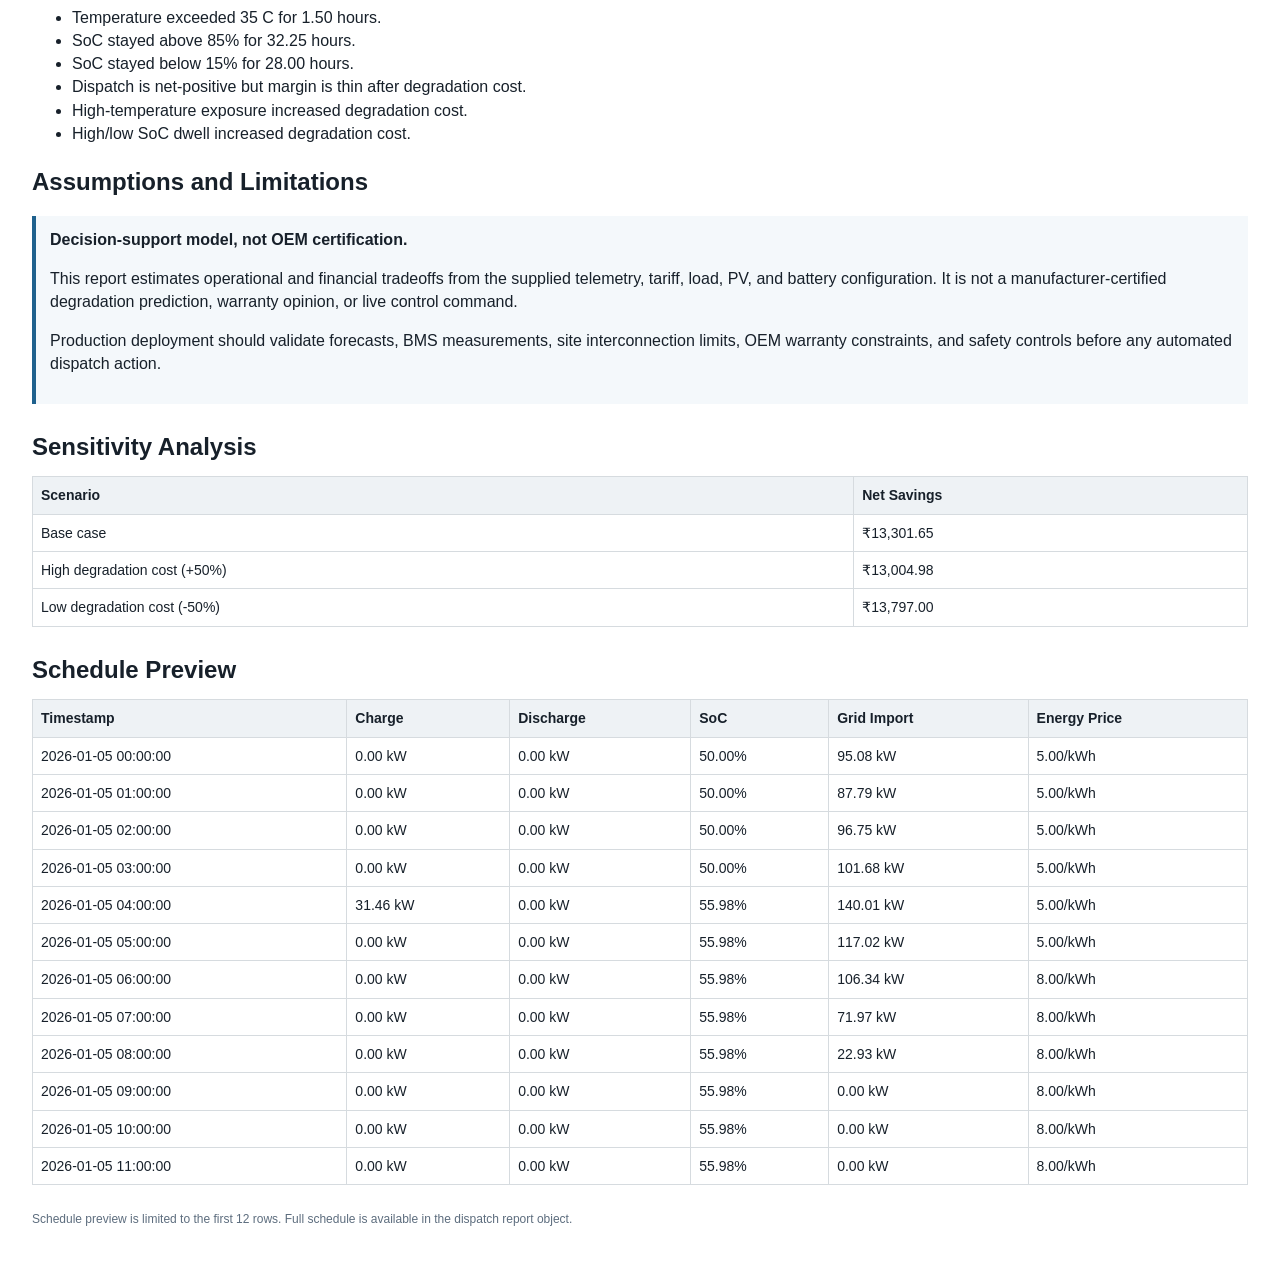
==== commit 5339ba29: "Add demo screenshots and v0.2 polish" ====
--- a/reports/bess_profitguard_report.html
+++ b/reports/bess_profitguard_report.html
@@ -23,7 +23,7 @@
 </head>
 <body>
   <h1>BESS ProfitGuard Dispatch Audit</h1>
-  <p class="subtitle">Generated at 2026-07-08T18:52:54. Battery-aware EMS audit for BESS and EV charging site operation.</p>
+  <p class="subtitle">Generated at 2026-07-09T08:56:06. Battery-aware EMS audit for BESS and EV charging site operation.</p>
 
   <div class="grid">
     <div class="card"><div class="label">Data Quality</div><div class="value">87.9%</div><div class="note">Validation confidence</div></div>
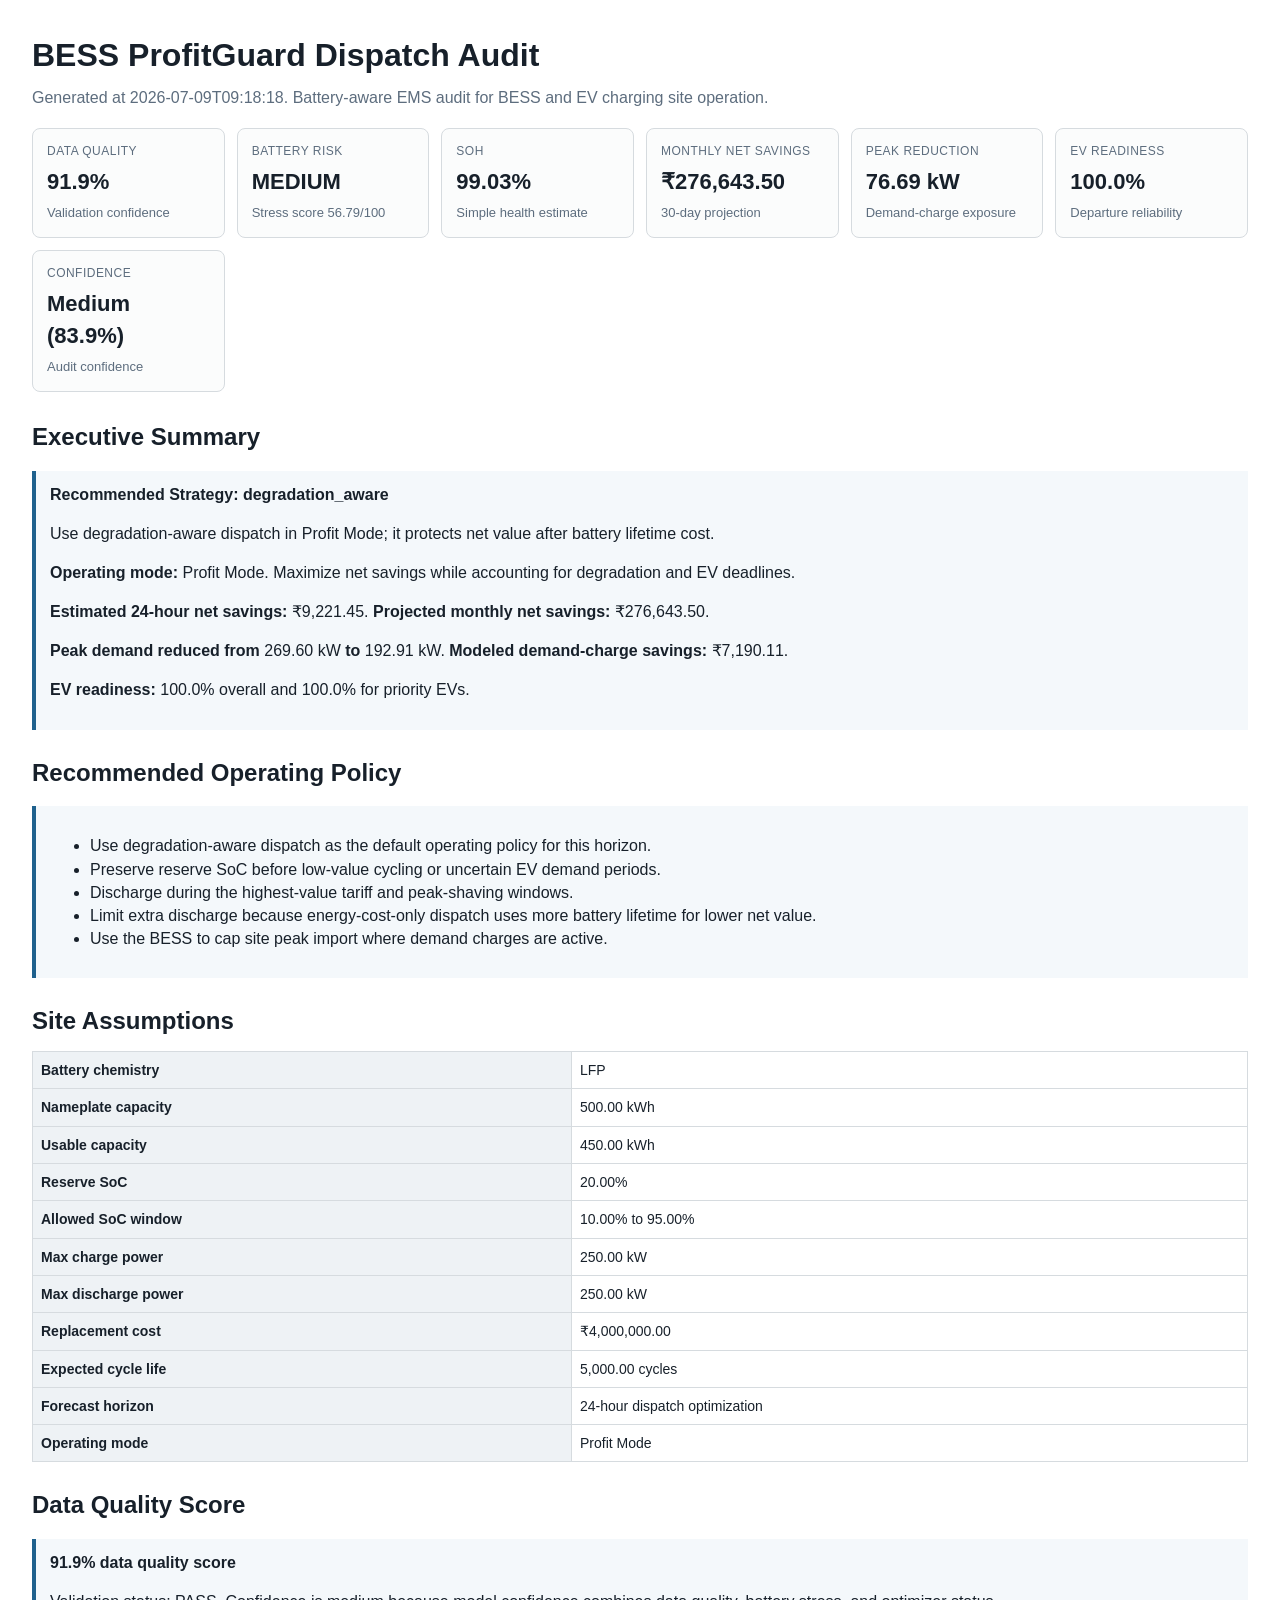
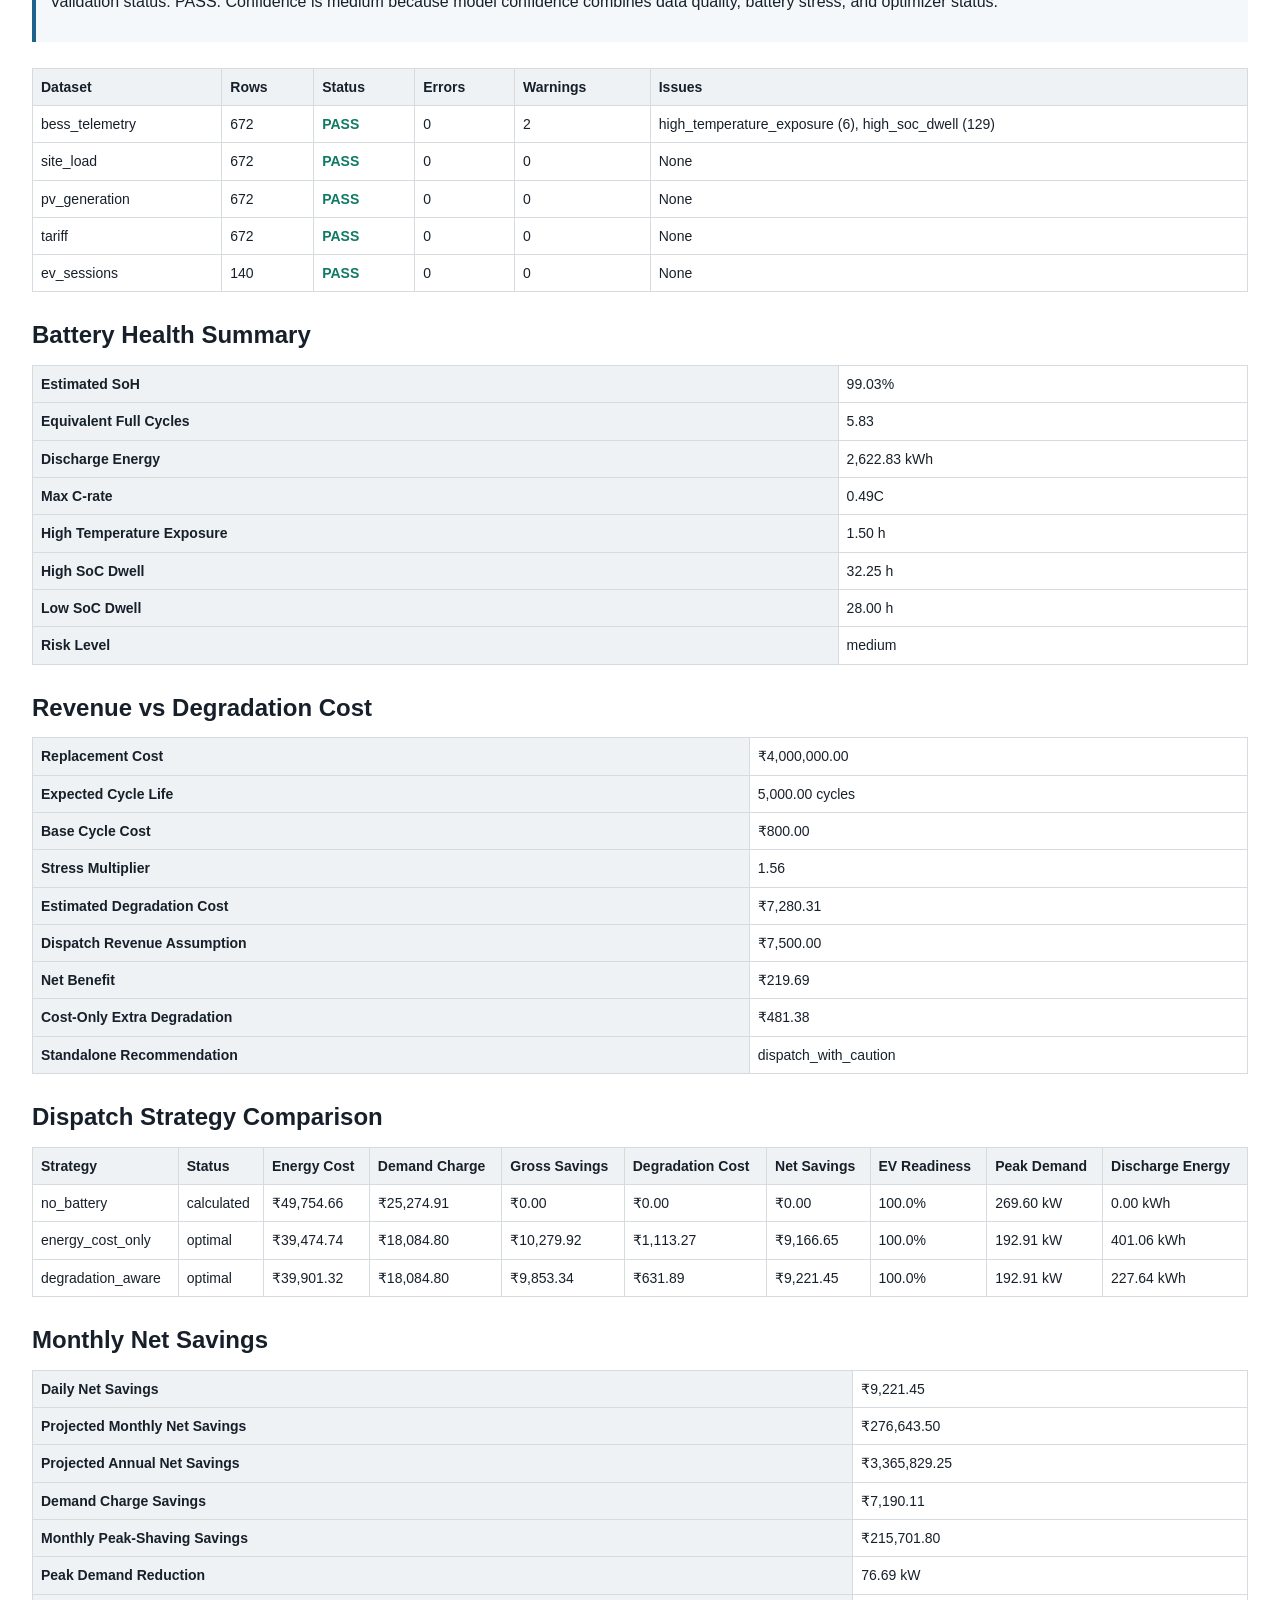
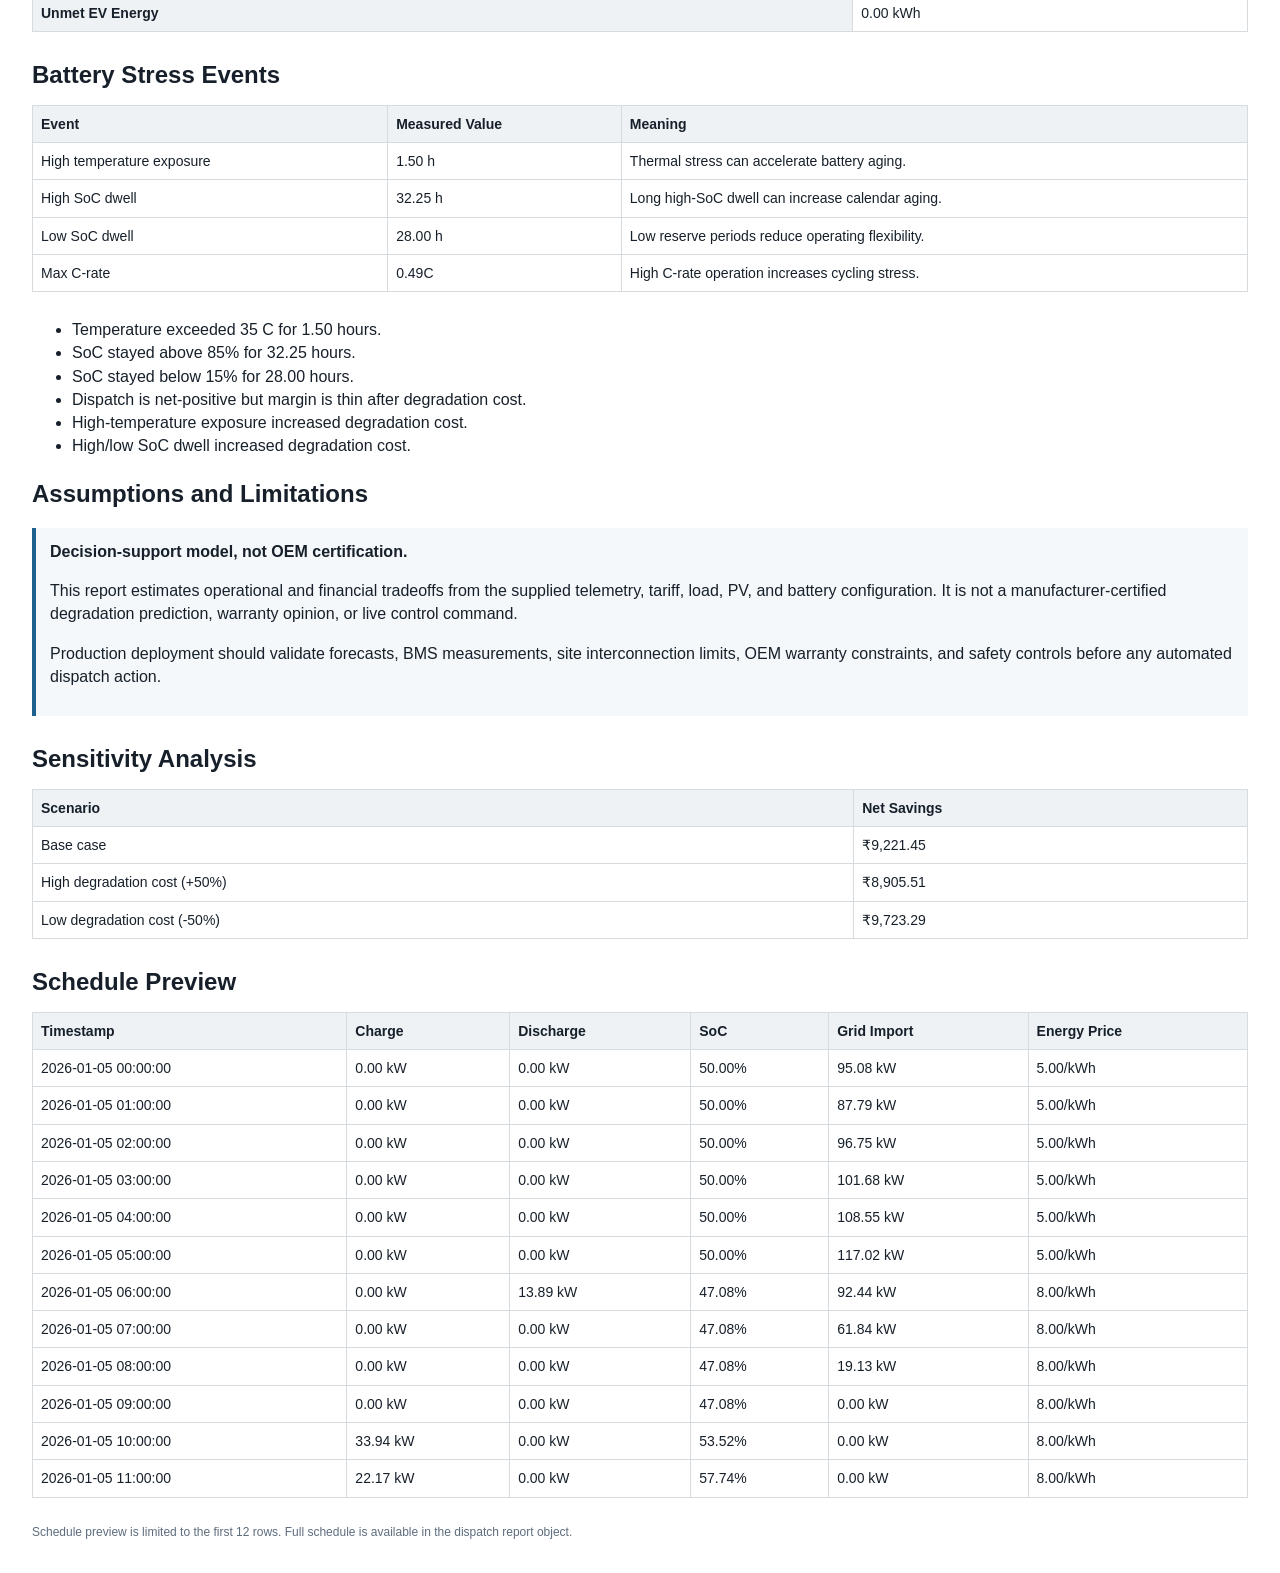
==== commit 31d896da: "docs: add a clean v0.4 release summary with screenshots and sample output" ====
--- a/reports/bess_profitguard_report.html
+++ b/reports/bess_profitguard_report.html
@@ -23,23 +23,26 @@
 </head>
 <body>
   <h1>BESS ProfitGuard Dispatch Audit</h1>
-  <p class="subtitle">Generated at 2026-07-09T08:56:06. Battery-aware EMS audit for BESS and EV charging site operation.</p>
+  <p class="subtitle">Generated at 2026-07-09T09:18:18. Battery-aware EMS audit for BESS and EV charging site operation.</p>
 
   <div class="grid">
-    <div class="card"><div class="label">Data Quality</div><div class="value">87.9%</div><div class="note">Validation confidence</div></div>
+    <div class="card"><div class="label">Data Quality</div><div class="value">91.9%</div><div class="note">Validation confidence</div></div>
 <div class="card"><div class="label">Battery Risk</div><div class="value">MEDIUM</div><div class="note">Stress score 56.79/100</div></div>
 <div class="card"><div class="label">SoH</div><div class="value">99.03%</div><div class="note">Simple health estimate</div></div>
-<div class="card"><div class="label">Monthly Net Savings</div><div class="value">₹399,049.50</div><div class="note">30-day projection</div></div>
-<div class="card"><div class="label">Peak Reduction</div><div class="value">106.69 kW</div><div class="note">Demand-charge exposure</div></div>
-<div class="card"><div class="label">Confidence</div><div class="value">Medium (79.9%)</div><div class="note">Audit confidence</div></div>
+<div class="card"><div class="label">Monthly Net Savings</div><div class="value">₹276,643.50</div><div class="note">30-day projection</div></div>
+<div class="card"><div class="label">Peak Reduction</div><div class="value">76.69 kW</div><div class="note">Demand-charge exposure</div></div>
+<div class="card"><div class="label">EV Readiness</div><div class="value">100.0%</div><div class="note">Departure reliability</div></div>
+<div class="card"><div class="label">Confidence</div><div class="value">Medium (83.9%)</div><div class="note">Audit confidence</div></div>
   </div>
 
   <h2>Executive Summary</h2>
   <div class="callout">
     <strong>Recommended Strategy: degradation_aware</strong>
-    <p>Use degradation-aware dispatch; it protects net value after battery lifetime cost.</p>
-    <p><strong>Estimated 24-hour net savings:</strong> ₹13,301.65. <strong>Projected monthly net savings:</strong> ₹399,049.50.</p>
-    <p><strong>Peak demand reduced from</strong> 338.73 kW <strong>to</strong> 232.04 kW. <strong>Modeled demand-charge savings:</strong> ₹10,002.38.</p>
+    <p>Use degradation-aware dispatch in Profit Mode; it protects net value after battery lifetime cost.</p>
+    <p><strong>Operating mode:</strong> Profit Mode. Maximize net savings while accounting for degradation and EV deadlines.</p>
+    <p><strong>Estimated 24-hour net savings:</strong> ₹9,221.45. <strong>Projected monthly net savings:</strong> ₹276,643.50.</p>
+    <p><strong>Peak demand reduced from</strong> 269.60 kW <strong>to</strong> 192.91 kW. <strong>Modeled demand-charge savings:</strong> ₹7,190.11.</p>
+    <p><strong>EV readiness:</strong> 100.0% overall and 100.0% for priority EVs.</p>
   </div>
 
   <h2>Recommended Operating Policy</h2>
@@ -60,12 +63,13 @@
 <tr><th>Max discharge power</th><td>250.00 kW</td></tr>
 <tr><th>Replacement cost</th><td>₹4,000,000.00</td></tr>
 <tr><th>Expected cycle life</th><td>5,000.00 cycles</td></tr>
-<tr><th>Forecast horizon</th><td>24-hour dispatch optimization</td></tr></tbody>
+<tr><th>Forecast horizon</th><td>24-hour dispatch optimization</td></tr>
+<tr><th>Operating mode</th><td>Profit Mode</td></tr></tbody>
   </table>
 
   <h2>Data Quality Score</h2>
   <div class="callout">
-    <strong>87.9% data quality score</strong>
+    <strong>91.9% data quality score</strong>
     <p>Validation status: PASS. Confidence is medium because model confidence combines data quality, battery stress, and optimizer status.</p>
   </div>
   <table>
@@ -74,7 +78,7 @@
 <tr><td>site_load</td><td>672</td><td class="ok">PASS</td><td>0</td><td>0</td><td>None</td></tr>
 <tr><td>pv_generation</td><td>672</td><td class="ok">PASS</td><td>0</td><td>0</td><td>None</td></tr>
 <tr><td>tariff</td><td>672</td><td class="ok">PASS</td><td>0</td><td>0</td><td>None</td></tr>
-<tr><td>ev_sessions</td><td>140</td><td class="ok">PASS</td><td>0</td><td>1</td><td>ev_energy_infeasible (25)</td></tr></tbody>
+<tr><td>ev_sessions</td><td>140</td><td class="ok">PASS</td><td>0</td><td>0</td><td>None</td></tr></tbody>
   </table>
 
   <h2>Battery Health Summary</h2>
@@ -101,7 +105,7 @@
       <tr><th>Estimated Degradation Cost</th><td>₹7,280.31</td></tr>
       <tr><th>Dispatch Revenue Assumption</th><td>₹7,500.00</td></tr>
       <tr><th>Net Benefit</th><td>₹219.69</td></tr>
-      <tr><th>Cost-Only Extra Degradation</th><td>₹514.53</td></tr>
+      <tr><th>Cost-Only Extra Degradation</th><td>₹481.38</td></tr>
       <tr><th>Standalone Recommendation</th><td>dispatch_with_caution</td></tr>
     </tbody>
   </table>
@@ -109,23 +113,25 @@
   <h2>Dispatch Strategy Comparison</h2>
   <table>
     <thead>
-      <tr><th>Strategy</th><th>Status</th><th>Energy Cost</th><th>Gross Savings</th><th>Degradation Cost</th><th>Net Savings</th><th>Discharge Energy</th><th>Final SoC</th></tr>
+      <tr><th>Strategy</th><th>Status</th><th>Energy Cost</th><th>Demand Charge</th><th>Gross Savings</th><th>Degradation Cost</th><th>Net Savings</th><th>EV Readiness</th><th>Peak Demand</th><th>Discharge Energy</th></tr>
     </thead>
     <tbody>
-      <tr><td>no_battery</td><td>calculated</td><td>₹60,542.19</td><td>₹0.00</td><td>₹0.00</td><td>₹0.00</td><td>0.00 kWh</td><td>n/a</td></tr>
-      <tr><td>energy_cost_only</td><td>optimal</td><td>₹46,191.27</td><td>₹14,350.92</td><td>₹1,107.86</td><td>₹13,243.06</td><td>399.11 kWh</td><td>50.00%</td></tr>
-      <tr><td>degradation_aware</td><td>optimal</td><td>₹46,647.21</td><td>₹13,894.98</td><td>₹593.33</td><td>₹13,301.65</td><td>213.75 kWh</td><td>50.00%</td></tr>
+      <tr><td>no_battery</td><td>calculated</td><td>₹49,754.66</td><td>₹25,274.91</td><td>₹0.00</td><td>₹0.00</td><td>₹0.00</td><td>100.0%</td><td>269.60 kW</td><td>0.00 kWh</td></tr>
+      <tr><td>energy_cost_only</td><td>optimal</td><td>₹39,474.74</td><td>₹18,084.80</td><td>₹10,279.92</td><td>₹1,113.27</td><td>₹9,166.65</td><td>100.0%</td><td>192.91 kW</td><td>401.06 kWh</td></tr>
+      <tr><td>degradation_aware</td><td>optimal</td><td>₹39,901.32</td><td>₹18,084.80</td><td>₹9,853.34</td><td>₹631.89</td><td>₹9,221.45</td><td>100.0%</td><td>192.91 kW</td><td>227.64 kWh</td></tr>
     </tbody>
   </table>
 
   <h2>Monthly Net Savings</h2>
   <table>
     <tbody>
-      <tr><th>Daily Net Savings</th><td>₹13,301.65</td></tr>
-      <tr><th>Projected Monthly Net Savings</th><td>₹399,049.50</td></tr>
-      <tr><th>Projected Annual Net Savings</th><td>₹4,855,102.25</td></tr>
-      <tr><th>Demand Charge Savings</th><td>₹10,002.38</td></tr>
-      <tr><th>Peak Demand Reduction</th><td>106.69 kW</td></tr>
+      <tr><th>Daily Net Savings</th><td>₹9,221.45</td></tr>
+      <tr><th>Projected Monthly Net Savings</th><td>₹276,643.50</td></tr>
+      <tr><th>Projected Annual Net Savings</th><td>₹3,365,829.25</td></tr>
+      <tr><th>Demand Charge Savings</th><td>₹7,190.11</td></tr>
+      <tr><th>Monthly Peak-Shaving Savings</th><td>₹215,701.80</td></tr>
+      <tr><th>Peak Demand Reduction</th><td>76.69 kW</td></tr>
+      <tr><th>Unmet EV Energy</th><td>0.00 kWh</td></tr>
     </tbody>
   </table>
 
@@ -150,7 +156,7 @@
   <table>
     <thead><tr><th>Scenario</th><th>Net Savings</th></tr></thead>
     <tbody>
-      <tr><td>Base case</td><td>₹13,301.65</td></tr><tr><td>High degradation cost (+50%)</td><td>₹13,004.98</td></tr><tr><td>Low degradation cost (-50%)</td><td>₹13,797.00</td></tr>
+      <tr><td>Base case</td><td>₹9,221.45</td></tr><tr><td>High degradation cost (+50%)</td><td>₹8,905.51</td></tr><tr><td>Low degradation cost (-50%)</td><td>₹9,723.29</td></tr>
     </tbody>
   </table>
 
@@ -161,14 +167,14 @@
 <tr><td>2026-01-05 01:00:00</td><td>0.00 kW</td><td>0.00 kW</td><td>50.00%</td><td>87.79 kW</td><td>5.00/kWh</td></tr>
 <tr><td>2026-01-05 02:00:00</td><td>0.00 kW</td><td>0.00 kW</td><td>50.00%</td><td>96.75 kW</td><td>5.00/kWh</td></tr>
 <tr><td>2026-01-05 03:00:00</td><td>0.00 kW</td><td>0.00 kW</td><td>50.00%</td><td>101.68 kW</td><td>5.00/kWh</td></tr>
-<tr><td>2026-01-05 04:00:00</td><td>31.46 kW</td><td>0.00 kW</td><td>55.98%</td><td>140.01 kW</td><td>5.00/kWh</td></tr>
-<tr><td>2026-01-05 05:00:00</td><td>0.00 kW</td><td>0.00 kW</td><td>55.98%</td><td>117.02 kW</td><td>5.00/kWh</td></tr>
-<tr><td>2026-01-05 06:00:00</td><td>0.00 kW</td><td>0.00 kW</td><td>55.98%</td><td>106.34 kW</td><td>8.00/kWh</td></tr>
-<tr><td>2026-01-05 07:00:00</td><td>0.00 kW</td><td>0.00 kW</td><td>55.98%</td><td>71.97 kW</td><td>8.00/kWh</td></tr>
-<tr><td>2026-01-05 08:00:00</td><td>0.00 kW</td><td>0.00 kW</td><td>55.98%</td><td>22.93 kW</td><td>8.00/kWh</td></tr>
-<tr><td>2026-01-05 09:00:00</td><td>0.00 kW</td><td>0.00 kW</td><td>55.98%</td><td>0.00 kW</td><td>8.00/kWh</td></tr>
-<tr><td>2026-01-05 10:00:00</td><td>0.00 kW</td><td>0.00 kW</td><td>55.98%</td><td>0.00 kW</td><td>8.00/kWh</td></tr>
-<tr><td>2026-01-05 11:00:00</td><td>0.00 kW</td><td>0.00 kW</td><td>55.98%</td><td>0.00 kW</td><td>8.00/kWh</td></tr></tbody>
+<tr><td>2026-01-05 04:00:00</td><td>0.00 kW</td><td>0.00 kW</td><td>50.00%</td><td>108.55 kW</td><td>5.00/kWh</td></tr>
+<tr><td>2026-01-05 05:00:00</td><td>0.00 kW</td><td>0.00 kW</td><td>50.00%</td><td>117.02 kW</td><td>5.00/kWh</td></tr>
+<tr><td>2026-01-05 06:00:00</td><td>0.00 kW</td><td>13.89 kW</td><td>47.08%</td><td>92.44 kW</td><td>8.00/kWh</td></tr>
+<tr><td>2026-01-05 07:00:00</td><td>0.00 kW</td><td>0.00 kW</td><td>47.08%</td><td>61.84 kW</td><td>8.00/kWh</td></tr>
+<tr><td>2026-01-05 08:00:00</td><td>0.00 kW</td><td>0.00 kW</td><td>47.08%</td><td>19.13 kW</td><td>8.00/kWh</td></tr>
+<tr><td>2026-01-05 09:00:00</td><td>0.00 kW</td><td>0.00 kW</td><td>47.08%</td><td>0.00 kW</td><td>8.00/kWh</td></tr>
+<tr><td>2026-01-05 10:00:00</td><td>33.94 kW</td><td>0.00 kW</td><td>53.52%</td><td>0.00 kW</td><td>8.00/kWh</td></tr>
+<tr><td>2026-01-05 11:00:00</td><td>22.17 kW</td><td>0.00 kW</td><td>57.74%</td><td>0.00 kW</td><td>8.00/kWh</td></tr></tbody>
   </table>
   <p class="small">Schedule preview is limited to the first 12 rows. Full schedule is available in the dispatch report object.</p>
 </body>
